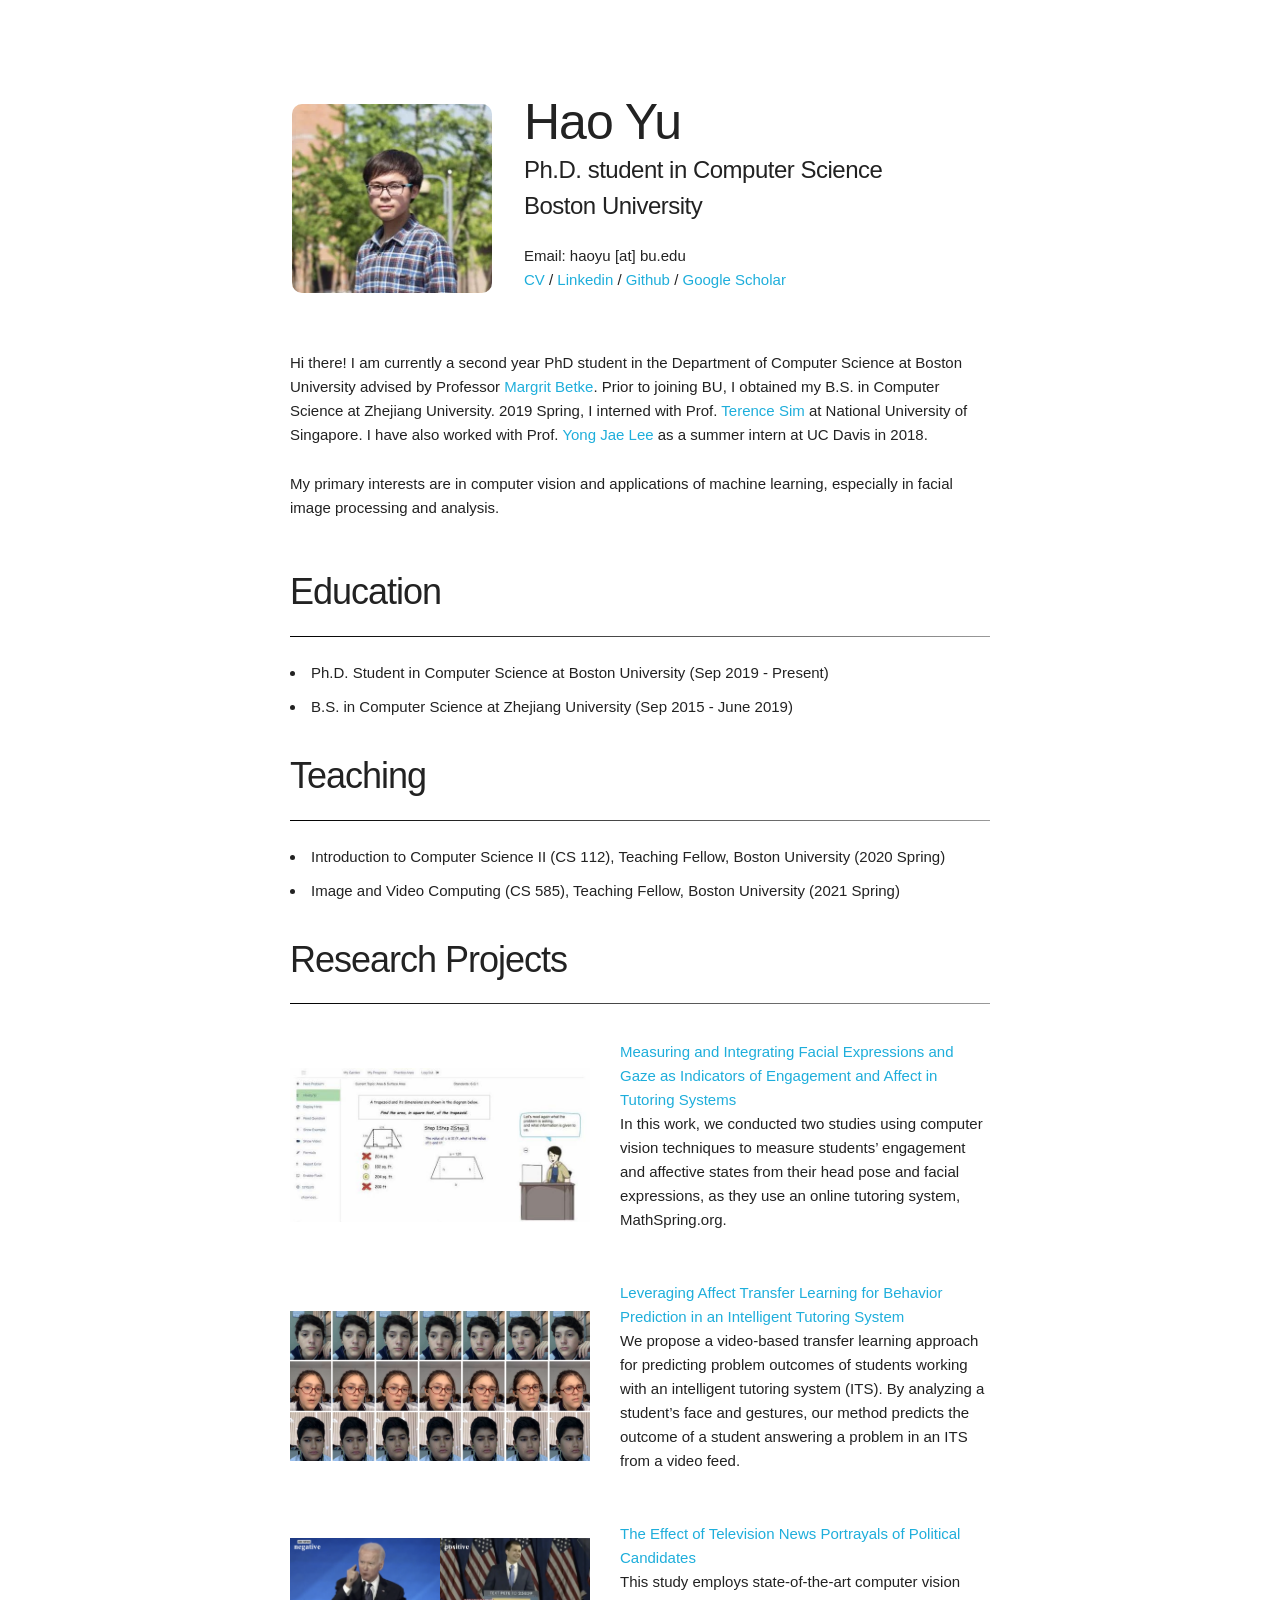
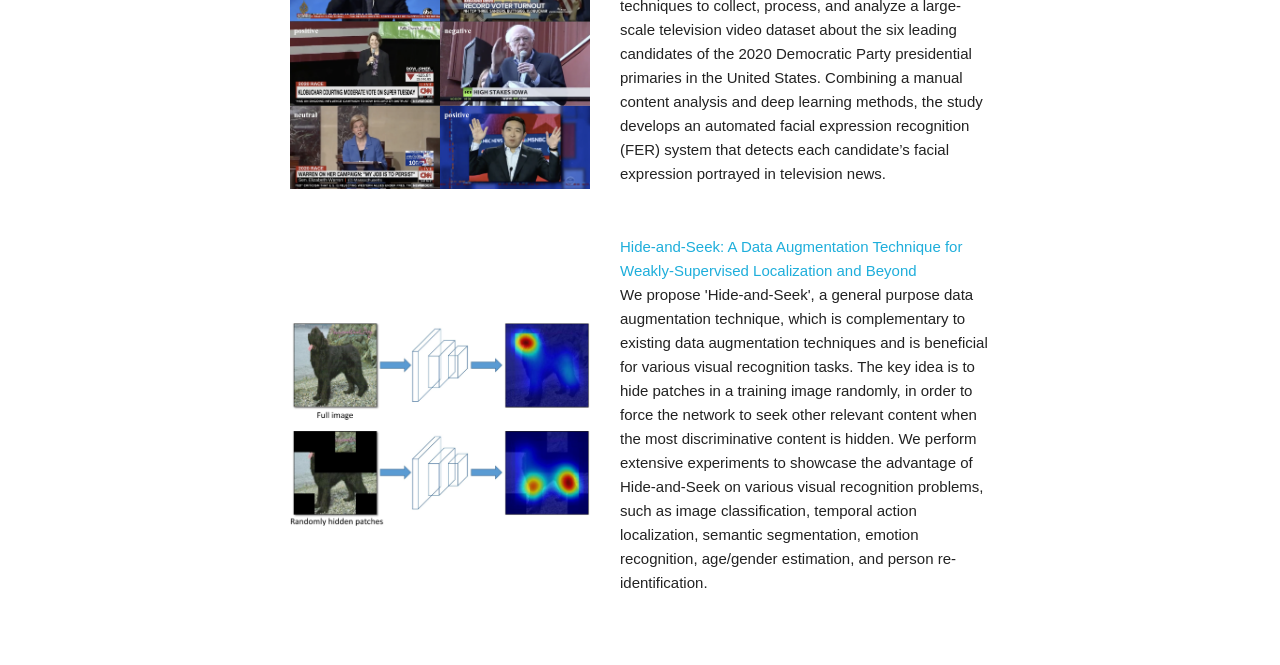
==== index.html @ 003c6b29 "update cv googles cholar" ====
<!DOCTYPE html>
<html lang="en"><head><meta http-equiv= "Content-Type" content="text/html; charset=UTF-8">
  <meta charset="utf-8">
  <title>Hao Yu</title>
  <link href="./templates/css" rel="stylesheet" type="text/css">
  <link rel="stylesheet" href="./templates/normalize.css">
  <link rel="stylesheet" href="./templates/skeleton.css">
  <link rel="stylesheet" href="./templates/main.css">
  <style>
  #me { border : 0 solid black; border-radius : 10px; }
  .test::after {
      content: "";
      display: block;
      background: linear-gradient(to right, #000000, #999);
      width: 100%;
      height: 1px;
  }
  </style>
    <link rel="stylesheet" href="../../Desktop/fanyix.github.io-master/templates/main.css">
</head>
<body>
  <div class="container">
    <div class="row">
      <div class="column" style="margin-top: 10%">

        <table>
		<tr>
				<td width="25%">
						<div class="two" id = 'ccc_image'><img src='./me.jpg' width=200px id = 'me'></div>
						</td>
		<td width="75%">
		<h1 style="margin-bottom:0">Hao Yu</h1>
		<h5>Ph.D. student in Computer Science<br>Boston University<br></h5>
    <h6>
      Email: haoyu [at] bu.edu<br>
       <a href="./cv.pdf">CV</a> 
      / <a href="https://www.linkedin.com/in/hao-yu-a1a319191/">Linkedin</a> / <a href="https://github.com/haopyu">Github</a> 
      / <a href="https://scholar.google.com/citations?user=6dDUJ9MAAAAJ&hl=en">Google Scholar</a></h6>
		</td>

        </tr>
        </table>


        <p>
          Hi there! I am currently a second year PhD student in the Department of Computer Science at Boston University advised by Professor <a href="http://www.cs.bu.edu/~betke/">Margrit Betke</a>.</h2>
		  Prior to joining BU, I obtained my B.S. in Computer Science at Zhejiang University. 2019 Spring, I interned with Prof. <a href="https://tsim49.wixsite.com/terencesim">Terence Sim</a> at National University of Singapore. I have also worked with Prof. <a href="https://web.cs.ucdavis.edu/~yjlee/">Yong Jae Lee</a> as a summer intern at UC Davis in 2018.
        </p>
          <p>
		  My primary interests are in computer vision and applications of machine learning, especially in facial image processing and analysis.
          <br><br>
        </p>

          <div class="test">
              <h3>Education</h3>
          </div>

            <br>
          <li>Ph.D. Student in Computer Science at Boston University (Sep 2019 - Present)</li>

          <li>B.S. in Computer Science at Zhejiang University (Sep 2015 - June 2019) </li>

            <br>

            <div class="test">      
                  <h3>Teaching</h3>
              </div>
    
                <br>
              <li>Introduction to Computer Science II (CS 112), Teaching Fellow, Boston University (2020 Spring)</li>
              <li>Image and Video Computing (CS 585), Teaching Fellow, Boston University (2021 Spring)</li>
              
                <br>

          <div class="test">
              <h3>Research Projects</h3>
          </div>
          <br>
          <table width="100%" align="center" border="0" cellspacing="0" cellpadding="20">
            <tr>
                  <td width="25%">
                      <div class="two" id = 'ccc_image'><img src='./fig/MSdesktop.jpg' width=300px></div>
                  </td>
                  <td valign="top" width="75%">
                      <p><a>
                          <papertitle>Measuring and Integrating Facial Expressions and Gaze as Indicators of Engagement and Affect in Tutoring Systems</papertitle></a><br>
                           In this work, we conducted two studies using computer vision techniques to measure students’ engagement and affective states from their head pose
                              and facial expressions, as they use an online tutoring system, MathSpring.org. 
                  </td>
              </tr>
              <tr>
                <td width="25%">
                    <div class="two" id = 'ccc_image'><img src='./fig/children-facecrops.png' width=300px></div>
                </td>
                <td valign="top" width="75%">
                    <p><a>
                        <papertitle>Leveraging Affect Transfer Learning for Behavior Prediction in an
                          Intelligent Tutoring System</papertitle></a><br>
                        We propose a video-based transfer 
                        learning approach for predicting problem outcomes of students
                        working with an intelligent tutoring system (ITS). By analyzing
                        a student’s face and gestures, our method predicts the outcome
                        of a student answering a problem in an ITS from a video feed. 
                </td>
            </tr>
              <tr>
                  <td width="25%">
                      <div class="two" id = 'ccc_image'><img src='./fig/candidate.png' width=300px></div>
                  </td>
                  <td valign="top" width="75%">
                      <p><a>
                          <papertitle>The Effect of Television News Portrayals of Political Candidates</papertitle></a><br>
                          <!-- <em></em>, 2021 <br> -->
                           This study employs state-of-the-art computer vision techniques to collect, process, and analyze a large-scale television video dataset about the six leading candidates of the 2020 Democratic Party presidential primaries in the United States. 
                            Combining a manual content analysis and deep learning methods, the study develops an automated facial expression recognition (FER) system that detects each candidate’s facial expression portrayed in television news.  
                  </td>
              </tr>
              <tr>
                  <td width="25%">
                      <div class="two" id = 'ccc_image'><img src='./fig/HaS.jpg' width=300px></div>
                  </td>
                  <td valign="top" width="75%">
                      <p><a href="https://arxiv.org/abs/1811.02545">
                          <papertitle>Hide-and-Seek: A Data Augmentation Technique for Weakly-Supervised Localization and Beyond</papertitle></a><br>
                          We propose 'Hide-and-Seek', a general purpose data augmentation technique, which is complementary to existing data augmentation techniques and is beneficial for various visual recognition tasks. 
                          The key idea is to hide patches in a training image randomly, in order to force the network to seek other relevant content when the most discriminative content is hidden.  
                          We perform extensive experiments to showcase the advantage of Hide-and-Seek on various visual recognition problems, such as image classification, temporal action localization, semantic segmentation, emotion recognition, age/gender estimation, and person re-identification.
                  </td>
              </tr>
          </table>
      </div>
    </div>
  </div>

</body></html>
---- templates/skeleton.css ----
/*
* Skeleton V2.0.4
* Copyright 2014, Dave Gamache
* www.getskeleton.com
* Free to use under the MIT license.
* http://www.opensource.org/licenses/mit-license.php
* 12/29/2014
*/


/* Table of contents
––––––––––––––––––––––––––––––––––––––––––––––––––
- Grid
- Base Styles
- Typography
- Links
- Buttons
- Forms
- Lists
- Code
- Tables
- Spacing
- Utilities
- Clearing
- Media Queries
*/


/* Grid
–––––––––––––––––––––––––––––––––––––––––––––––––– */
.container {
  position: relative;
  width: 100%;
  max-width: 960px;
  margin: 0 auto;
  padding: 0 20px;
  box-sizing: border-box; }
.column,
.columns {
  width: 100%;
  float: left;
  box-sizing: border-box; }

/* For devices larger than 400px */
@media (min-width: 400px) {
  .container {
    width: 85%;
    padding: 0; }
}

/* For devices larger than 550px */
@media (min-width: 550px) {
  .container {
    width: 80%; }
  .column,
  .columns {
    margin-left: 4%; }
  .column:first-child,
  .columns:first-child {
    margin-left: 0; }

  .one.column,
  .one.columns                    { width: 4.66666666667%; }
  .two.columns                    { width: 13.3333333333%; }
  .three.columns                  { width: 22%;            }
  .four.columns                   { width: 30.6666666667%; }
  .five.columns                   { width: 39.3333333333%; }
  .six.columns                    { width: 48%;            }
  .seven.columns                  { width: 56.6666666667%; }
  .eight.columns                  { width: 65.3333333333%; }
  .nine.columns                   { width: 74.0%;          }
  .ten.columns                    { width: 82.6666666667%; }
  .eleven.columns                 { width: 91.3333333333%; }
  .twelve.columns                 { width: 100%; margin-left: 0; }

  .one-third.column               { width: 30.6666666667%; }
  .two-thirds.column              { width: 65.3333333333%; }

  .one-half.column                { width: 48%; }

  /* Offsets */
  .offset-by-one.column,
  .offset-by-one.columns          { margin-left: 8.66666666667%; }
  .offset-by-two.column,
  .offset-by-two.columns          { margin-left: 17.3333333333%; }
  .offset-by-three.column,
  .offset-by-three.columns        { margin-left: 26%;            }
  .offset-by-four.column,
  .offset-by-four.columns         { margin-left: 34.6666666667%; }
  .offset-by-five.column,
  .offset-by-five.columns         { margin-left: 43.3333333333%; }
  .offset-by-six.column,
  .offset-by-six.columns          { margin-left: 52%;            }
  .offset-by-seven.column,
  .offset-by-seven.columns        { margin-left: 60.6666666667%; }
  .offset-by-eight.column,
  .offset-by-eight.columns        { margin-left: 69.3333333333%; }
  .offset-by-nine.column,
  .offset-by-nine.columns         { margin-left: 78.0%;          }
  .offset-by-ten.column,
  .offset-by-ten.columns          { margin-left: 86.6666666667%; }
  .offset-by-eleven.column,
  .offset-by-eleven.columns       { margin-left: 95.3333333333%; }

  .offset-by-one-third.column,
  .offset-by-one-third.columns    { margin-left: 34.6666666667%; }
  .offset-by-two-thirds.column,
  .offset-by-two-thirds.columns   { margin-left: 69.3333333333%; }

  .offset-by-one-half.column,
  .offset-by-one-half.columns     { margin-left: 52%; }

}


/* Base Styles
–––––––––––––––––––––––––––––––––––––––––––––––––– */
/* NOTE
html is set to 62.5% so that all the REM measurements throughout Skeleton
are based on 10px sizing. So basically 1.5rem = 15px :) */
html {
  font-size: 62.5%; }
body {
  font-size: 1.5em; /* currently ems cause chrome bug misinterpreting rems on body element */
  line-height: 1.6;
  font-weight: 400;
  font-family: "Lato", "Raleway", "HelveticaNeue", "Helvetica Neue", Helvetica, Arial, sans-serif;
  color: #222; }





/* Typography
–––––––––––––––––––––––––––––––––––––––––––––––––– */
h1, h2, h3, h4, h5, h6 {
  margin-top: 0;
  margin-bottom: 2rem;
  font-weight: 300; }
h1 { font-size: 4.0rem; line-height: 1.2;  letter-spacing: -.1rem;}
h2 { font-size: 3.6rem; line-height: 1.25; letter-spacing: -.1rem; }
h3 { font-size: 3.0rem; line-height: 1.3;  letter-spacing: -.1rem; }
h4 { font-size: 2.4rem; line-height: 1.35; letter-spacing: -.08rem; }
h5 { font-size: 1.8rem; line-height: 1.5;  letter-spacing: -.05rem; }
h6 { font-size: 1.5rem; line-height: 1.6;  letter-spacing: 0; }

/* Larger than phablet */
@media (min-width: 550px) {
  h1 { font-size: 5.0rem; }
  h2 { font-size: 4.2rem; }
  h3 { font-size: 3.6rem; }
  h4 { font-size: 3.0rem; }
  h5 { font-size: 2.4rem; }
  h6 { font-size: 1.5rem; }
}

p {
  margin-top: 0; }


/* Links
–––––––––––––––––––––––––––––––––––––––––––––––––– */
a {
  color: #1EAEDB; text-decoration: none;}
a:hover {
  color: #0FA0CE; }


/* Buttons
–––––––––––––––––––––––––––––––––––––––––––––––––– */
.button,
button,
input[type="submit"],
input[type="reset"],
input[type="button"] {
  display: inline-block;
  height: 38px;
  padding: 0 30px;
  color: #555;
  text-align: center;
  font-size: 11px;
  font-weight: 600;
  line-height: 38px;
  letter-spacing: .1rem;
  text-transform: uppercase;
  text-decoration: none;
  white-space: nowrap;
  background-color: transparent;
  border-radius: 4px;
  border: 1px solid #bbb;
  cursor: pointer;
  box-sizing: border-box; }
.button:hover,
button:hover,
input[type="submit"]:hover,
input[type="reset"]:hover,
input[type="button"]:hover,
.button:focus,
button:focus,
input[type="submit"]:focus,
input[type="reset"]:focus,
input[type="button"]:focus {
  color: #333;
  border-color: #888;
  outline: 0; }
.button.button-primary,
button.button-primary,
input[type="submit"].button-primary,
input[type="reset"].button-primary,
input[type="button"].button-primary {
  color: #FFF;
  background-color: #33C3F0;
  border-color: #33C3F0; }
.button.button-primary:hover,
button.button-primary:hover,
input[type="submit"].button-primary:hover,
input[type="reset"].button-primary:hover,
input[type="button"].button-primary:hover,
.button.button-primary:focus,
button.button-primary:focus,
input[type="submit"].button-primary:focus,
input[type="reset"].button-primary:focus,
input[type="button"].button-primary:focus {
  color: #FFF;
  background-color: #1EAEDB;
  border-color: #1EAEDB; }


/* Forms
–––––––––––––––––––––––––––––––––––––––––––––––––– */
input[type="email"],
input[type="number"],
input[type="search"],
input[type="text"],
input[type="tel"],
input[type="url"],
input[type="password"],
textarea,
select {
  height: 38px;
  padding: 6px 10px; /* The 6px vertically centers text on FF, ignored by Webkit */
  background-color: #fff;
  border: 1px solid #D1D1D1;
  border-radius: 4px;
  box-shadow: none;
  box-sizing: border-box; }
/* Removes awkward default styles on some inputs for iOS */
input[type="email"],
input[type="number"],
input[type="search"],
input[type="text"],
input[type="tel"],
input[type="url"],
input[type="password"],
textarea {
  -webkit-appearance: none;
     -moz-appearance: none;
          appearance: none; }
textarea {
  min-height: 65px;
  padding-top: 6px;
  padding-bottom: 6px; }
input[type="email"]:focus,
input[type="number"]:focus,
input[type="search"]:focus,
input[type="text"]:focus,
input[type="tel"]:focus,
input[type="url"]:focus,
input[type="password"]:focus,
textarea:focus,
select:focus {
  border: 1px solid #33C3F0;
  outline: 0; }
label,
legend {
  display: block;
  margin-bottom: .5rem;
  font-weight: 600; }
fieldset {
  padding: 0;
  border-width: 0; }
input[type="checkbox"],
input[type="radio"] {
  display: inline; }
label > .label-body {
  display: inline-block;
  margin-left: .5rem;
  font-weight: normal; }


/* Lists
–––––––––––––––––––––––––––––––––––––––––––––––––– */
ul {
  list-style: circle inside; }
ol {
  list-style: decimal inside; }
ol, ul {
  padding-left: 0;
  margin-top: 0; }
ul ul,
ul ol,
ol ol,
ol ul {
  margin: 1.5rem 0 1.5rem 3rem;
  font-size: 90%; }
li {
  margin-bottom: 1rem; }


/* Code
–––––––––––––––––––––––––––––––––––––––––––––––––– */
code {
  padding: .2rem .5rem;
  margin: 0 .2rem;
  font-size: 90%;
  white-space: nowrap;
  background: #F1F1F1;
  border: 1px solid #E1E1E1;
  border-radius: 4px; }
pre > code {
  display: block;
  padding: 1rem 1.5rem;
  white-space: pre; }


/* Tables
–––––––––––––––––––––––––––––––––––––––––––––––––– */
th,
td {
  padding: 12px 15px;
  text-align: left;
  border-bottom: 0px solid #E1E1E1; }
th:first-child,
td:first-child {
  padding-left: 0; }
th:last-child,
td:last-child {
  padding-right: 0; }


/* Spacing
–––––––––––––––––––––––––––––––––––––––––––––––––– */
button,
.button {
  margin-bottom: 1rem; }
input,
textarea,
select,
fieldset {
  margin-bottom: 1.5rem; }
pre,
blockquote,
dl,
figure,
table,
p,
ul,
ol,
form {
  margin-bottom: 2.5rem; }


/* Utilities
–––––––––––––––––––––––––––––––––––––––––––––––––– */
.u-full-width {
  width: 100%;
  box-sizing: border-box; }
.u-max-full-width {
  max-width: 100%;
  box-sizing: border-box; }
.u-pull-right {
  float: right; }
.u-pull-left {
  float: left; }


/* Misc
–––––––––––––––––––––––––––––––––––––––––––––––––– */
hr {
  margin-top: 3rem;
  margin-bottom: 3.5rem;
  border-width: 0;
  border-top: 1px solid #E1E1E1; }


/* Clearing
–––––––––––––––––––––––––––––––––––––––––––––––––– */

/* Self Clearing Goodness */
.container:after,
.row:after,
.u-cf {
  content: "";
  display: table;
  clear: both; }


/* Media Queries
–––––––––––––––––––––––––––––––––––––––––––––––––– */
/*
Note: The best way to structure the use of media queries is to create the queries
near the relevant code. For example, if you wanted to change the styles for buttons
on small devices, paste the mobile query code up in the buttons section and style it
there.
*/


/* Larger than mobile */
@media (min-width: 400px) {}

/* Larger than phablet (also point when grid becomes active) */
@media (min-width: 550px) {}

/* Larger than tablet */
@media (min-width: 750px) {}

/* Larger than desktop */
@media (min-width: 1000px) {}

/* Larger than Desktop HD */
@media (min-width: 1200px) {}
---- templates/main.css ----
body {
    /*font-family: "Source Sans Pro", sans-serif;*/
    font-family: "Lato", sans-serif;
}

h1, h2, h3, h4, h5 {
    /*font-family: "Source Serif Pro", serif;*/
    font-family: "Lato", sans-serif;
}

/*a[href^="mailto:"]
{ 
  font-family: "Lato";
  color: red;
  font-size: 11px;
}*/

div.container {
    max-width: 700px;
}

<link href='http://fonts.googleapis.com/css?family=Source+Sans+Pro:400,700,400italic|Source+Serif+Pro' rel='stylesheet' type='text/css'>
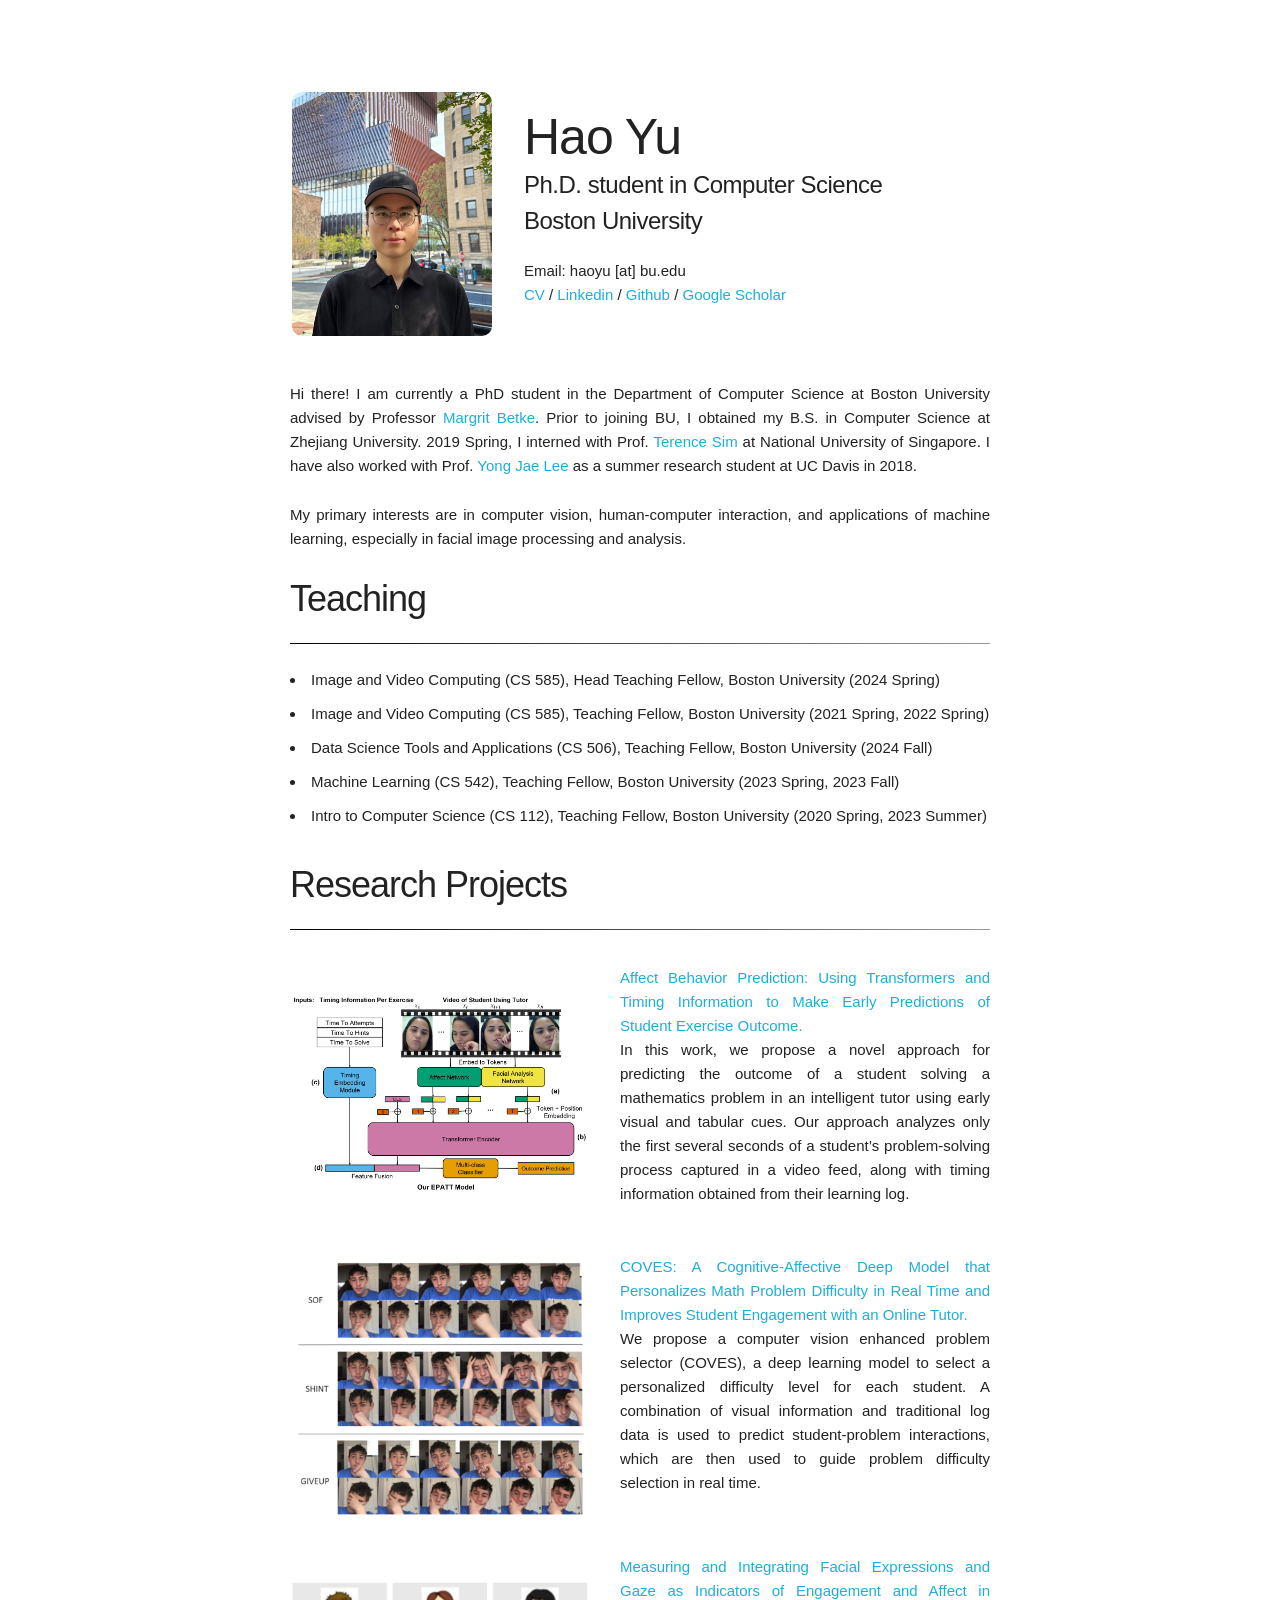
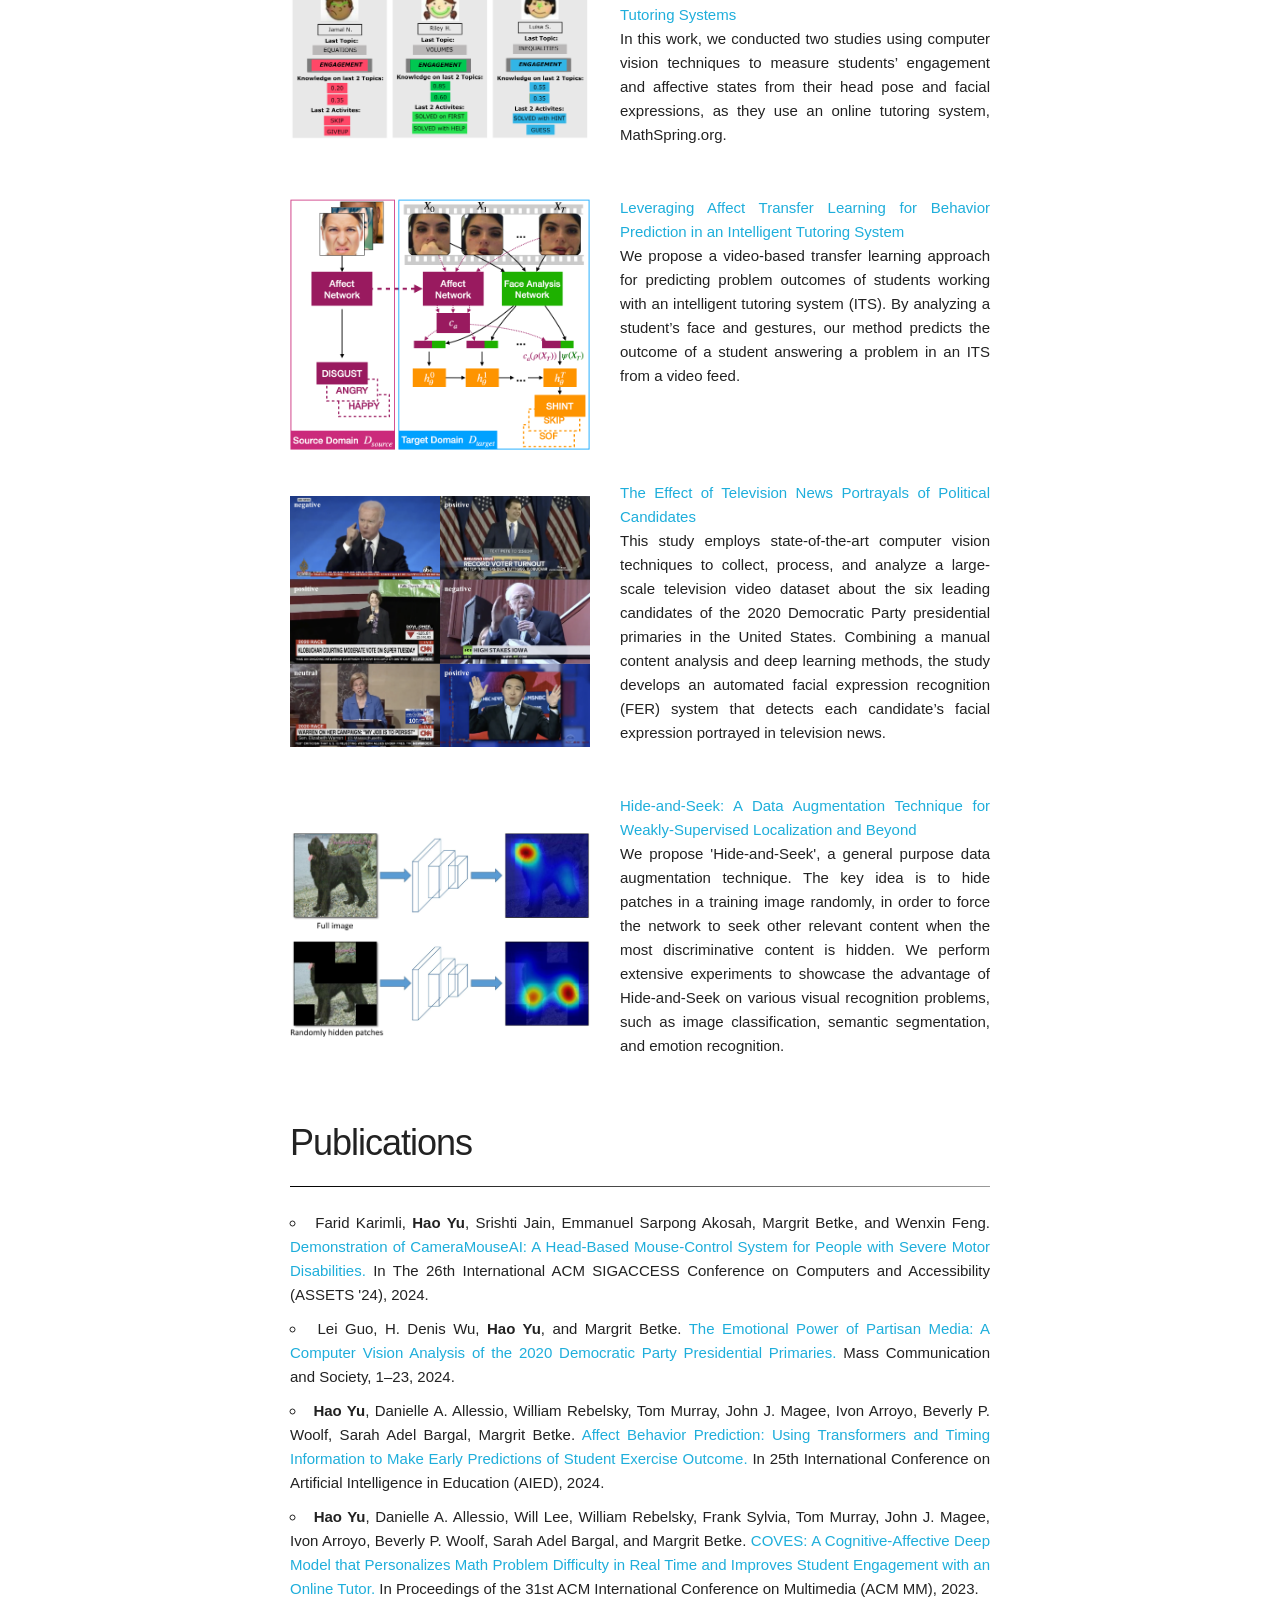
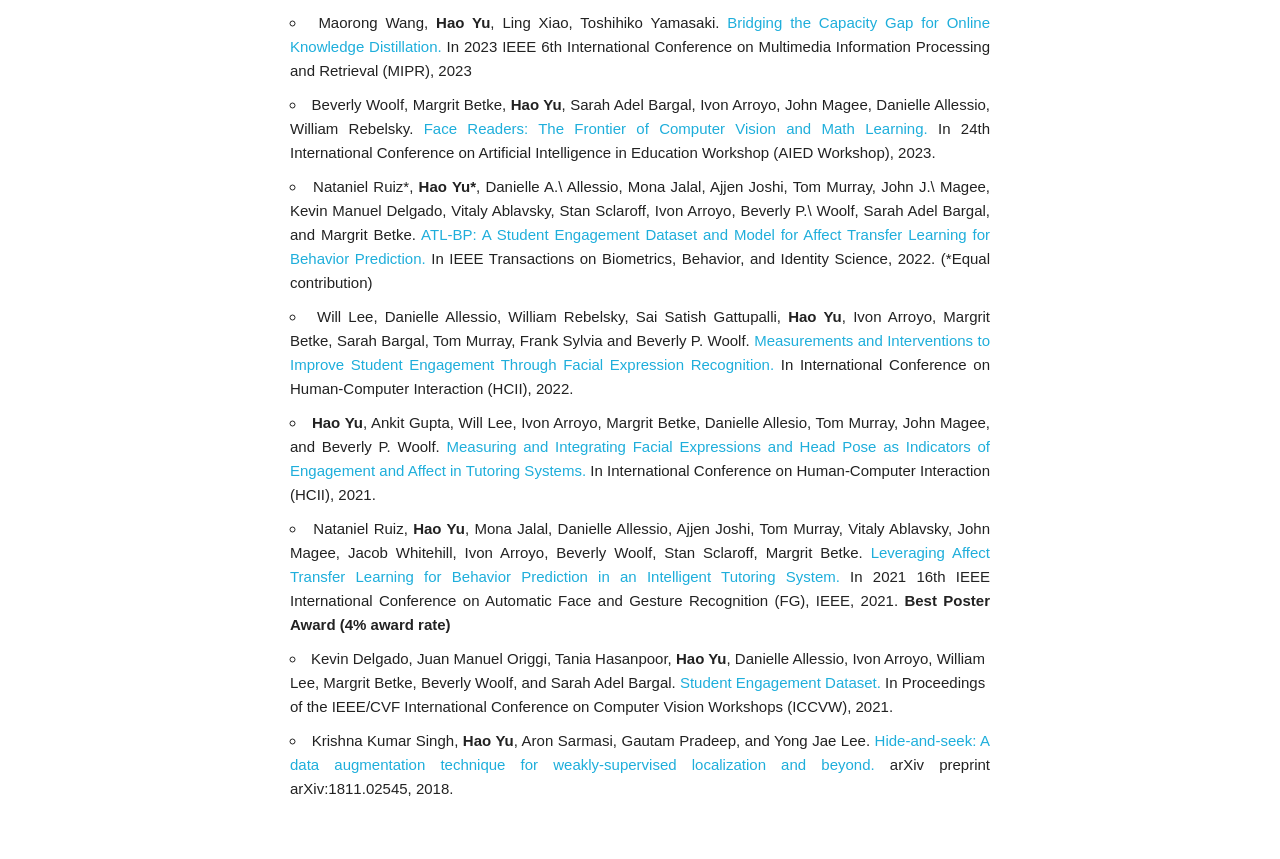
==== commit 2869c51c: "commit" ====
--- a/index.html
+++ b/index.html
@@ -16,7 +16,7 @@
       height: 1px;
   }
   </style>
-    <link rel="stylesheet" href="../../Desktop/fanyix.github.io-master/templates/main.css">
+    <link rel="stylesheet" href="templates/main.css">
 </head>
 <body>
   <div class="container">
@@ -26,7 +26,7 @@
         <table>
 		<tr>
 				<td width="25%">
-						<div class="two" id = 'ccc_image'><img src='./me.jpg' width=200px id = 'me'></div>
+						<div class="two" id = 'ccc_image'><img src='./portrait.jpg' width=200px id = 'me'></div>
 						</td>
 		<td width="75%">
 		<h1 style="margin-bottom:0">Hao Yu</h1>
@@ -34,7 +34,7 @@
     <h6>
       Email: haoyu [at] bu.edu<br>
        <a href="./cv.pdf">CV</a> 
-      / <a href="https://www.linkedin.com/in/hao-yu-a1a319191/">Linkedin</a> / <a href="https://github.com/haopyu">Github</a> 
+      / <a href="https://www.linkedin.com/in/hao-yu-a1a319191/">Linkedin</a> / <a href="https://github.com/haoyu-bu">Github</a> 
       / <a href="https://scholar.google.com/citations?user=6dDUJ9MAAAAJ&hl=en">Google Scholar</a></h6>
 		</td>
 
@@ -42,15 +42,16 @@
         </table>
 
 
-        <p>
-          Hi there! I am currently a second year PhD student in the Department of Computer Science at Boston University advised by Professor <a href="http://www.cs.bu.edu/~betke/">Margrit Betke</a>.</h2>
-		  Prior to joining BU, I obtained my B.S. in Computer Science at Zhejiang University. 2019 Spring, I interned with Prof. <a href="https://tsim49.wixsite.com/terencesim">Terence Sim</a> at National University of Singapore. I have also worked with Prof. <a href="https://web.cs.ucdavis.edu/~yjlee/">Yong Jae Lee</a> as a summer intern at UC Davis in 2018.
+        <p style="text-align:justify">
+          Hi there! I am currently a PhD student in the Department of Computer Science at Boston University advised by Professor <a href="http://www.cs.bu.edu/faculty/betke/">Margrit Betke</a>.</h2>
+		  Prior to joining BU, I obtained my B.S. in Computer Science at Zhejiang University. 2019 Spring, I interned with Prof. <a href="https://tsim49.wixsite.com/terencesim">Terence Sim</a> at National University of Singapore. I have also worked with Prof. <a href="https://web.cs.ucdavis.edu/~yjlee/">Yong Jae Lee</a> as a summer research student at UC Davis in 2018.
         </p>
-          <p>
-		  My primary interests are in computer vision and applications of machine learning, especially in facial image processing and analysis.
-          <br><br>
+          <p  style="text-align:justify">
+		  My primary interests are in computer vision, human-computer interaction, and applications of machine learning, especially in facial image processing and analysis.
         </p>
-
+	</p>
+
+<!--
           <div class="test">
               <h3>Education</h3>
           </div>
@@ -61,14 +62,17 @@
           <li>B.S. in Computer Science at Zhejiang University (Sep 2015 - June 2019) </li>
 
             <br>
-
+-->
             <div class="test">      
                   <h3>Teaching</h3>
               </div>
     
                 <br>
-              <li>Introduction to Computer Science II (CS 112), Teaching Fellow, Boston University (2020 Spring)</li>
-              <li>Image and Video Computing (CS 585), Teaching Fellow, Boston University (2021 Spring)</li>
+              <li>Image and Video Computing (CS 585), Head Teaching Fellow, Boston University (2024 Spring)</li>
+              <li>Image and Video Computing (CS 585), Teaching Fellow, Boston University (2021 Spring, 2022 Spring)</li>
+	      <li>Data Science Tools and Applications (CS 506), Teaching Fellow, Boston University (2024 Fall)</li>
+              <li>Machine Learning (CS 542), Teaching Fellow, Boston University (2023 Spring, 2023 Fall)</li>
+              <li>Intro to Computer Science (CS 112), Teaching Fellow, Boston University (2020 Spring, 2023 Summer)</li>
               
                 <br>
 
@@ -77,12 +81,33 @@
           </div>
           <br>
           <table width="100%" align="center" border="0" cellspacing="0" cellpadding="20">
+             <tr>
+                  <td width="25%">
+                      <div class="two" id = 'ccc_image'><img src='./fig/epatt.png' width=300px></div>
+                  </td>
+                  <td valign="top" width="75%">
+                      <p  style="text-align:justify"> <a href="https://link.springer.com/chapter/10.1007/978-3-031-64299-9_14">
+                          <papertitle>Affect Behavior Prediction: Using Transformers and Timing Information to Make Early Predictions of Student Exercise Outcome.</papertitle></a><br>
+		  In this work, we propose a novel approach for predicting the outcome of a student solving a mathematics problem in an intelligent tutor using early visual and tabular cues. Our approach analyzes only the first several seconds of a student’s problem-solving process captured in a video feed, along with timing information obtained from their learning log. 
+		  </td>
+              </tr>
+             <tr>
+                  <td width="25%">
+                      <div class="two" id = 'ccc_image'><img src='./fig/coves0.png' width=300px></div>
+                  </td>
+                  <td valign="top" width="75%">
+                      <p  style="text-align:justify"> <a href="https://cs-people.bu.edu/haoyu/projects/COVES/">
+                          <papertitle>COVES: A Cognitive-Affective Deep Model that Personalizes Math Problem Difficulty in Real Time and Improves Student
+Engagement with an Online Tutor.</papertitle></a><br>
+			   We propose a computer vision enhanced problem selector (COVES), a deep learning model to select a personalized difficulty level for each student. A combination of visual information and traditional log data is used to predict student-problem interactions, which are then used to guide problem difficulty selection in real time.
+                  </td>
+              </tr>
             <tr>
                   <td width="25%">
-                      <div class="two" id = 'ccc_image'><img src='./fig/MSdesktop.jpg' width=300px></div>
-                  </td>
-                  <td valign="top" width="75%">
-                      <p><a>
+                      <div class="two" id = 'ccc_image'><img src='./fig/gaze.png' width=300px></div>
+                  </td>
+                  <td valign="top" width="75%">
+                      <p style="text-align:justify"> <a href="https://dl.acm.org/doi/abs/10.1007/978-3-030-77873-6_16">
                           <papertitle>Measuring and Integrating Facial Expressions and Gaze as Indicators of Engagement and Affect in Tutoring Systems</papertitle></a><br>
                            In this work, we conducted two studies using computer vision techniques to measure students’ engagement and affective states from their head pose
                               and facial expressions, as they use an online tutoring system, MathSpring.org. 
@@ -90,10 +115,10 @@
               </tr>
               <tr>
                 <td width="25%">
-                    <div class="two" id = 'ccc_image'><img src='./fig/children-facecrops.png' width=300px></div>
+                    <div class="two" id = 'ccc_image'><img src='./fig/grit.png' width=300px></div>
                 </td>
                 <td valign="top" width="75%">
-                    <p><a>
+                    <p style="text-align:justify"><a href="https://ieeexplore.ieee.org/abstract/document/9906410">
                         <papertitle>Leveraging Affect Transfer Learning for Behavior Prediction in an
                           Intelligent Tutoring System</papertitle></a><br>
                         We propose a video-based transfer 
@@ -108,7 +133,7 @@
                       <div class="two" id = 'ccc_image'><img src='./fig/candidate.png' width=300px></div>
                   </td>
                   <td valign="top" width="75%">
-                      <p><a>
+                      <p style="text-align:justify"><a>
                           <papertitle>The Effect of Television News Portrayals of Political Candidates</papertitle></a><br>
                           <!-- <em></em>, 2021 <br> -->
                            This study employs state-of-the-art computer vision techniques to collect, process, and analyze a large-scale television video dataset about the six leading candidates of the 2020 Democratic Party presidential primaries in the United States. 
@@ -120,16 +145,64 @@
                       <div class="two" id = 'ccc_image'><img src='./fig/HaS.jpg' width=300px></div>
                   </td>
                   <td valign="top" width="75%">
-                      <p><a href="https://arxiv.org/abs/1811.02545">
+                      <p style="text-align:justify"><a href="https://arxiv.org/abs/1811.02545">
                           <papertitle>Hide-and-Seek: A Data Augmentation Technique for Weakly-Supervised Localization and Beyond</papertitle></a><br>
-                          We propose 'Hide-and-Seek', a general purpose data augmentation technique, which is complementary to existing data augmentation techniques and is beneficial for various visual recognition tasks. 
-                          The key idea is to hide patches in a training image randomly, in order to force the network to seek other relevant content when the most discriminative content is hidden.  
-                          We perform extensive experiments to showcase the advantage of Hide-and-Seek on various visual recognition problems, such as image classification, temporal action localization, semantic segmentation, emotion recognition, age/gender estimation, and person re-identification.
+                          We propose 'Hide-and-Seek', a general purpose data augmentation technique.
+                          The key idea is to hide patches in a training image randomly, in order to force the network to seek other relevant content when the most discriminative content is hidden.  We perform extensive experiments to showcase the advantage of Hide-and-Seek on various visual recognition problems, such as image classification, semantic segmentation, and emotion recognition.
                   </td>
               </tr>
           </table>
+
+
+
+          <div class="test">
+              <h3>Publications</h3>
+          </div>
+	  <br>
+          <table width="100%" align="center" border="0" cellspacing="0" cellpadding="20">
+          <tbody><tr>
+          <ul>
+	    <li style="text-align:justify">                                                                                                                                      Farid Karimli, <b>Hao Yu</b>, Srishti Jain, Emmanuel Sarpong Akosah, Margrit Betke, and Wenxin Feng. <a href="https://dl.acm.org/doi/10.1145/3663548.3688499"> Demonstration of CameraMouseAI: A Head-Based Mouse-Control System for People with Severe Motor Disabilities.</a> In The 26th International ACM SIGACCESS Conference on Computers and Accessibility (ASSETS '24), 2024.                      </li>
+	    <li style="text-align:justify">
+             Lei Guo, H. Denis Wu, <b>Hao Yu</b>, and Margrit Betke. <a href="https://www.tandfonline.com/doi/full/10.1080/15205436.2024.2370562"> The Emotional Power of Partisan Media: A Computer Vision Analysis of the 2020 Democratic Party Presidential Primaries.</a> Mass Communication and Society, 1–23, 2024.
+            </li>
+            <li style="text-align:justify">
+		    <b>Hao Yu</b>, Danielle A. Allessio, William Rebelsky, Tom Murray, John J. Magee, Ivon Arroyo, Beverly P. Woolf, Sarah Adel Bargal, Margrit Betke. <a href="https://link.springer.com/chapter/10.1007/978-3-031-64299-9_14"> Affect Behavior Prediction: Using Transformers and Timing Information to Make Early Predictions of Student Exercise Outcome.</a> In 25th International Conference on Artificial Intelligence in Education (AIED), 2024.
+            </li>
+             <li style="text-align:justify">
+		    <b>Hao Yu</b>, Danielle A. Allessio, Will Lee, William Rebelsky, Frank Sylvia, Tom Murray, John J. Magee, Ivon Arroyo, Beverly P. Woolf, Sarah Adel Bargal, and Margrit Betke. <a href="https://dl.acm.org/doi/10.1145/3581783.3613965"> COVES: A Cognitive-Affective Deep Model that Personalizes Math Problem Difficulty in Real Time and Improves Student Engagement with an Online Tutor. </a> In Proceedings of the 31st ACM International Conference on Multimedia (ACM MM), 2023. 
+	    </li>
+
+	    <li style="text-align:justify">
+		    Maorong Wang, <b>Hao Yu</b>, Ling Xiao, Toshihiko Yamasaki. <a href="https://ieeexplore.ieee.org/abstract/document/10254426?casa_token=MNhUEZytIXoAAAAA:a59zsM9Jwtec9hCgoVSAyNuAj9HehgQIcRn6C25g6w8mpVCppIj1VUhPWzi5Of_ic9cjCfU"> Bridging the Capacity Gap for Online Knowledge Distillation. </a> In 2023 IEEE 6th International Conference on Multimedia Information Processing and Retrieval (MIPR), 2023
+	    </li>
+
+	    <li style="text-align:justify"> Beverly Woolf, Margrit Betke, <b>Hao Yu</b>, Sarah Adel Bargal, Ivon Arroyo, John Magee, Danielle Allessio, William Rebelsky. <a href="https://ceur-ws.org/Vol-3491/paper3.pdf">Face Readers: The Frontier of Computer Vision and Math Learning.</a> In 24th International Conference on Artificial Intelligence in Education Workshop (AIED Workshop), 2023. 
+	    </li>
+	    
+	    <li style="text-align:justify"> Nataniel Ruiz*, <b>Hao Yu*</b>, Danielle A.\ Allessio, Mona Jalal, Ajjen Joshi, Tom Murray, John J.\ Magee, Kevin Manuel Delgado, Vitaly Ablavsky, Stan Sclaroff, Ivon Arroyo, Beverly P.\ Woolf, Sarah Adel Bargal, and Margrit Betke. <a href="https://ieeexplore.ieee.org/abstract/document/9906410">ATL-BP: A Student Engagement Dataset and Model for Affect Transfer Learning for Behavior Prediction.</a> In IEEE Transactions on Biometrics, Behavior, and Identity Science, 2022. (*Equal contribution) 
+	    </li>
+
+	    <li style="text-align:justify"> Will Lee, Danielle Allessio, William Rebelsky, Sai Satish Gattupalli, <b>Hao Yu</b>, Ivon Arroyo, Margrit Betke, Sarah Bargal, Tom Murray, Frank Sylvia and Beverly P. Woolf. <a href="https://link.springer.com/chapter/10.1007/978-3-031-05887-5_20">Measurements and Interventions to Improve Student Engagement Through Facial Expression Recognition.</a> In International Conference on Human-Computer Interaction (HCII), 2022.
+	    </li>
+	    
+	    <li style="text-align:justify">  <b>Hao Yu</b>, Ankit Gupta, Will Lee, Ivon Arroyo, Margrit Betke, Danielle Allesio, Tom Murray, John Magee, and Beverly P. Woolf. <a href="https://link.springer.com/chapter/10.1007/978-3-030-77873-6_16">Measuring and Integrating Facial Expressions and Head Pose as Indicators of Engagement and Affect in Tutoring Systems.</a> In International Conference on Human-Computer Interaction (HCII), 2021. 
+	    </li>
+	    
+	    <li  style="text-align:justify">Nataniel Ruiz, <b>Hao Yu</b>, Mona Jalal, Danielle Allessio, Ajjen Joshi, Tom Murray, Vitaly Ablavsky, John Magee, Jacob Whitehill, Ivon Arroyo, Beverly Woolf, Stan Sclaroff, Margrit Betke. <a href="https://arxiv.org/abs/2002.05242">Leveraging Affect Transfer Learning for Behavior Prediction in an Intelligent Tutoring System.</a> In 2021 16th IEEE International Conference on Automatic Face and Gesture Recognition (FG), IEEE, 2021. <b>Best Poster Award (4% award rate)</b>
+	    </li>
+
+	    <li>Kevin Delgado, Juan Manuel Origgi, Tania Hasanpoor, <b>Hao Yu</b>, Danielle Allessio, Ivon Arroyo, William Lee, Margrit Betke, Beverly Woolf, and Sarah Adel Bargal. <a href="https://openaccess.thecvf.com/content/ICCV2021W/ABAW/html/Delgado_Student_Engagement_Dataset_ICCVW_2021_paper.html">Student Engagement Dataset.</a> In Proceedings of the IEEE/CVF International Conference on Computer Vision Workshops (ICCVW), 2021. 
+	    </li>
+	    
+	    <li  style="text-align:justify"> Krishna Kumar Singh,  <b>Hao Yu</b>, Aron Sarmasi, Gautam Pradeep, and Yong Jae Lee. <a href="https://arxiv.org/abs/1811.02545">Hide-and-seek: A data augmentation technique for weakly-supervised localization and beyond.</a> arXiv preprint arXiv:1811.02545, 2018.
+        </ul>
+      </tr></tbody>
+    </table>
+
       </div>
     </div>
   </div>
 
+
 </body></html>
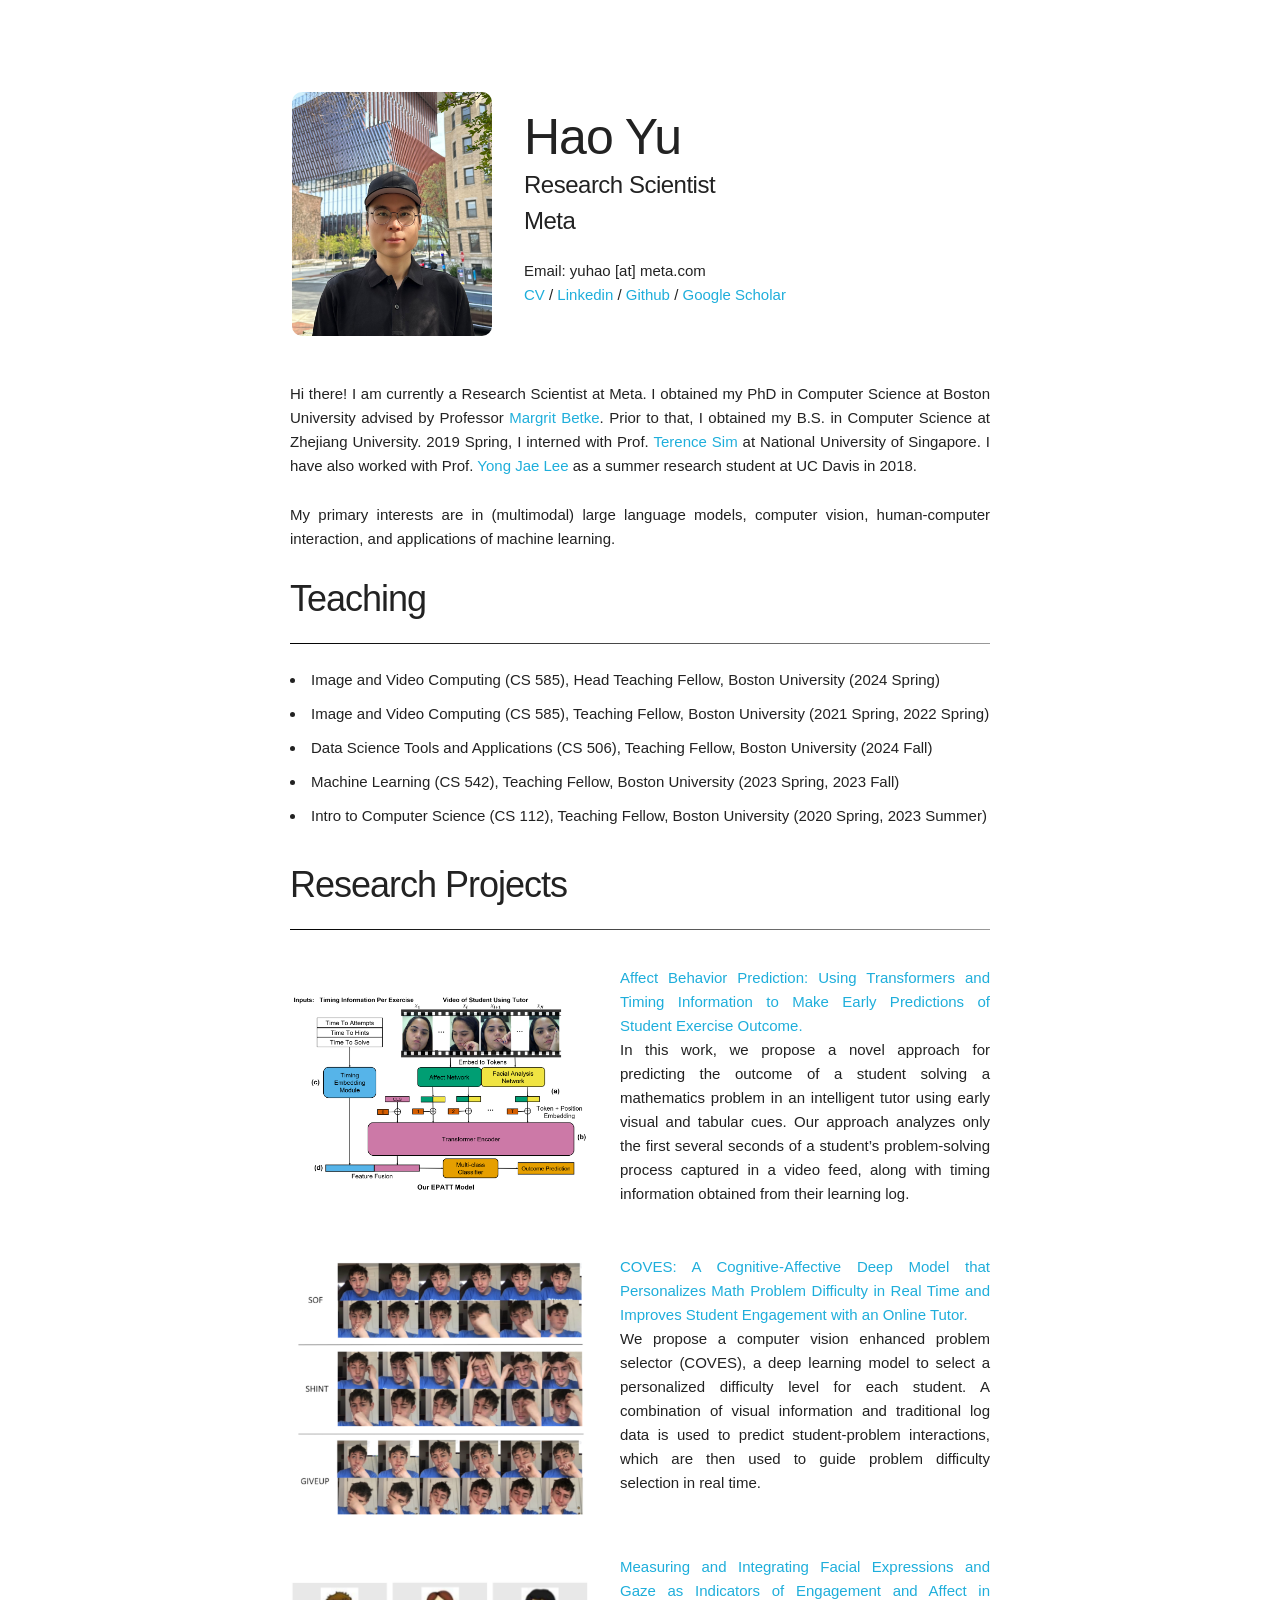
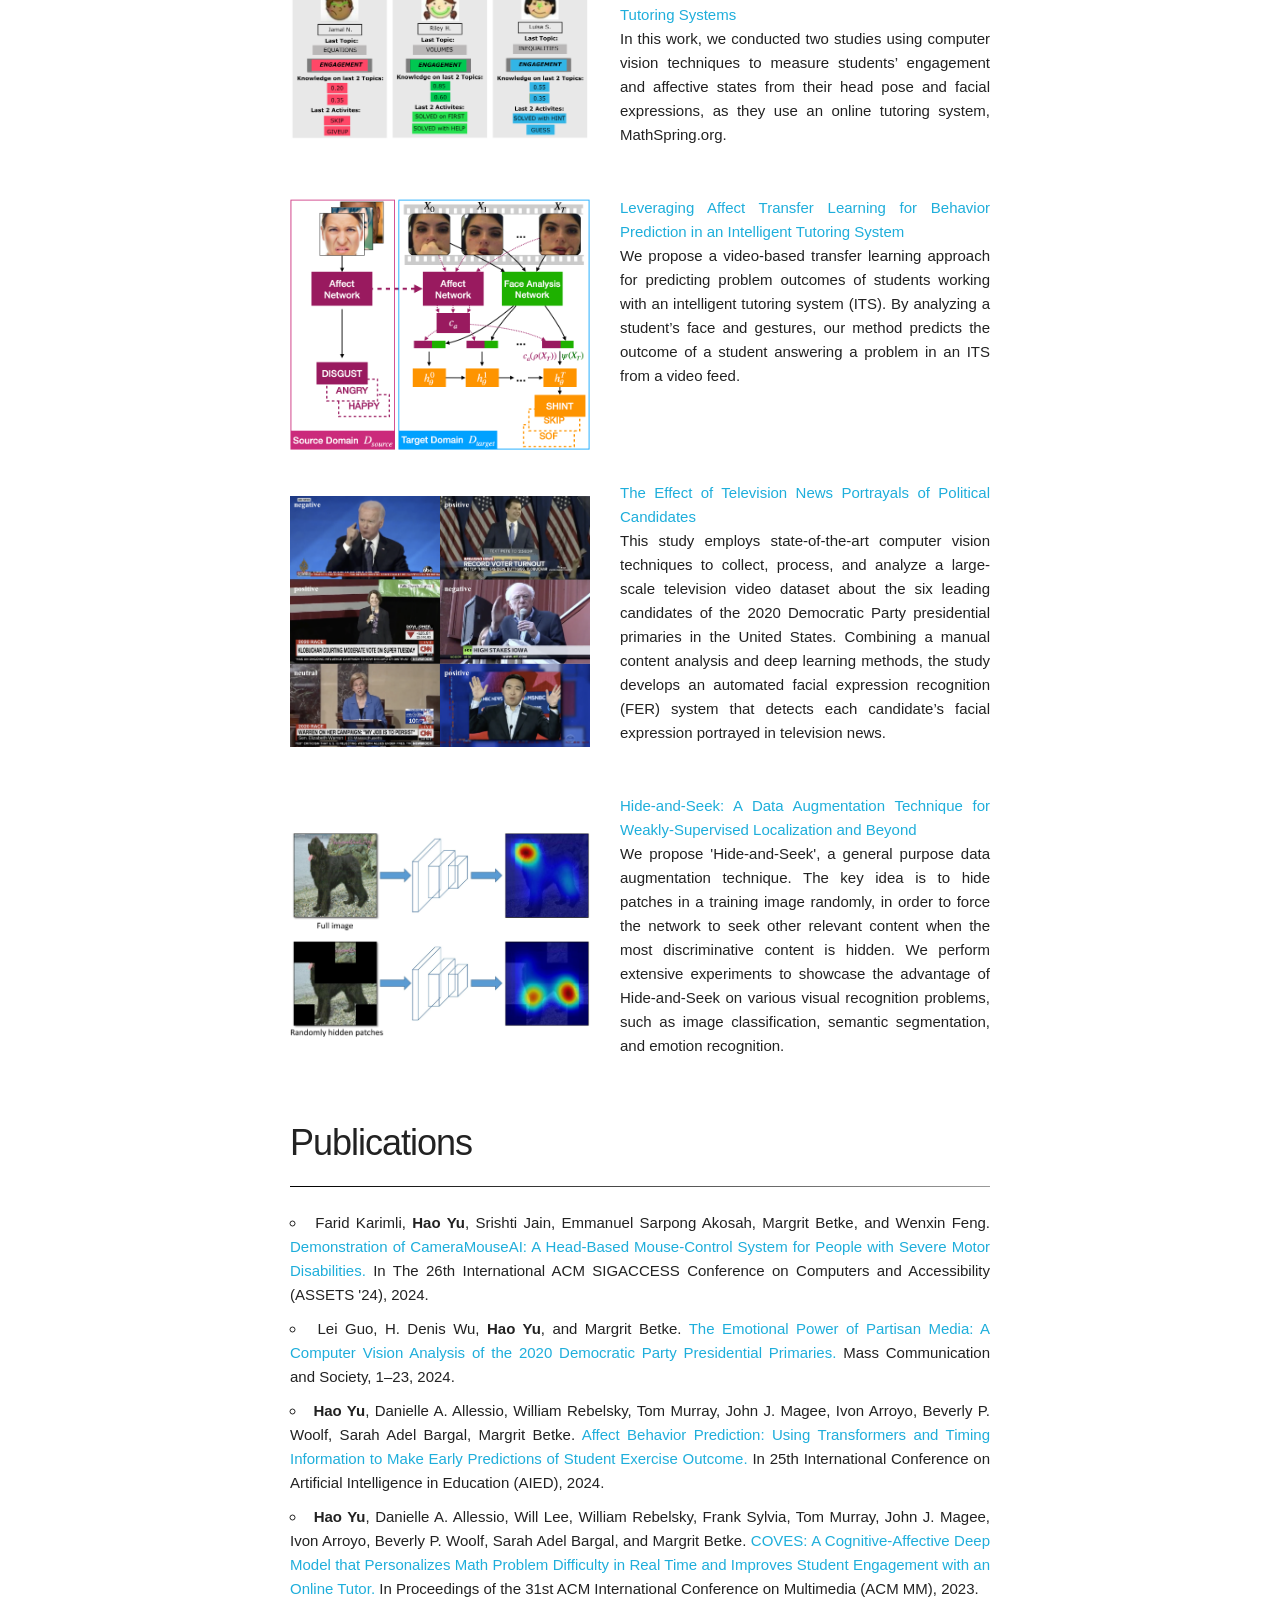
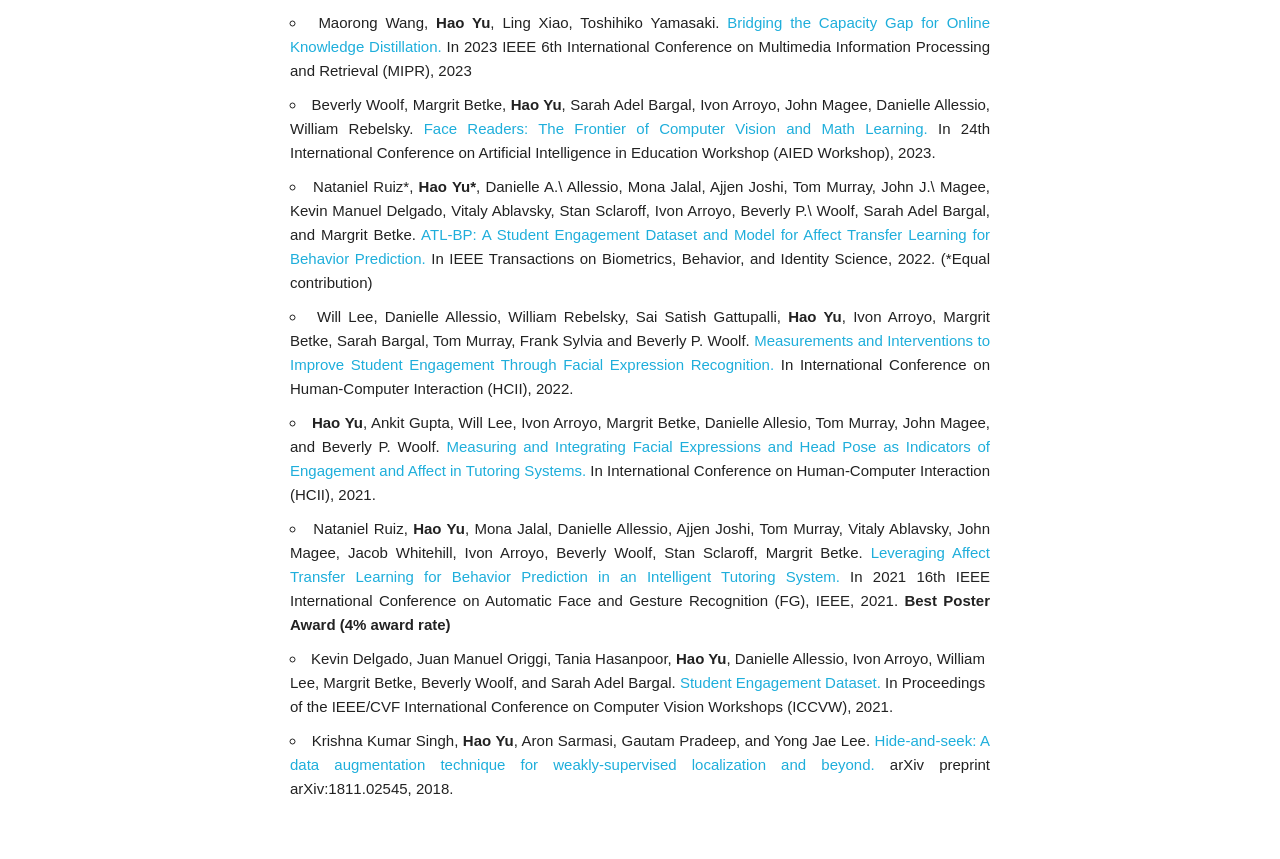
==== commit 6ba25954: "update" ====
--- a/index.html
+++ b/index.html
@@ -30,9 +30,9 @@
 						</td>
 		<td width="75%">
 		<h1 style="margin-bottom:0">Hao Yu</h1>
-		<h5>Ph.D. student in Computer Science<br>Boston University<br></h5>
+		<h5>Research Scientist<br>Meta<br></h5>
     <h6>
-      Email: haoyu [at] bu.edu<br>
+      Email: yuhao [at] meta.com<br>
        <a href="./cv.pdf">CV</a> 
       / <a href="https://www.linkedin.com/in/hao-yu-a1a319191/">Linkedin</a> / <a href="https://github.com/haoyu-bu">Github</a> 
       / <a href="https://scholar.google.com/citations?user=6dDUJ9MAAAAJ&hl=en">Google Scholar</a></h6>
@@ -43,14 +43,15 @@
 
 
         <p style="text-align:justify">
-          Hi there! I am currently a PhD student in the Department of Computer Science at Boston University advised by Professor <a href="http://www.cs.bu.edu/faculty/betke/">Margrit Betke</a>.</h2>
-		  Prior to joining BU, I obtained my B.S. in Computer Science at Zhejiang University. 2019 Spring, I interned with Prof. <a href="https://tsim49.wixsite.com/terencesim">Terence Sim</a> at National University of Singapore. I have also worked with Prof. <a href="https://web.cs.ucdavis.edu/~yjlee/">Yong Jae Lee</a> as a summer research student at UC Davis in 2018.
+          Hi there! I am currently a Research Scientist at Meta. I obtained my PhD in Computer Science at Boston University advised by Professor <a href="http://www.cs.bu.edu/faculty/betke/">Margrit Betke</a>.</h2>
+		  Prior to that, I obtained my B.S. in Computer Science at Zhejiang University. 2019 Spring, I interned with Prof. <a href="https://tsim49.wixsite.com/terencesim">Terence Sim</a> at National University of Singapore. I have also worked with Prof. <a href="https://web.cs.ucdavis.edu/~yjlee/">Yong Jae Lee</a> as a summer research student at UC Davis in 2018.
         </p>
           <p  style="text-align:justify">
-		  My primary interests are in computer vision, human-computer interaction, and applications of machine learning, especially in facial image processing and analysis.
+		  My primary interests are in (multimodal) large language models, computer vision, human-computer interaction, and applications of machine learning.
         </p>
 	</p>
-
+          <p  style="text-align:justify">
+        </p>
 <!--
           <div class="test">
               <h3>Education</h3>
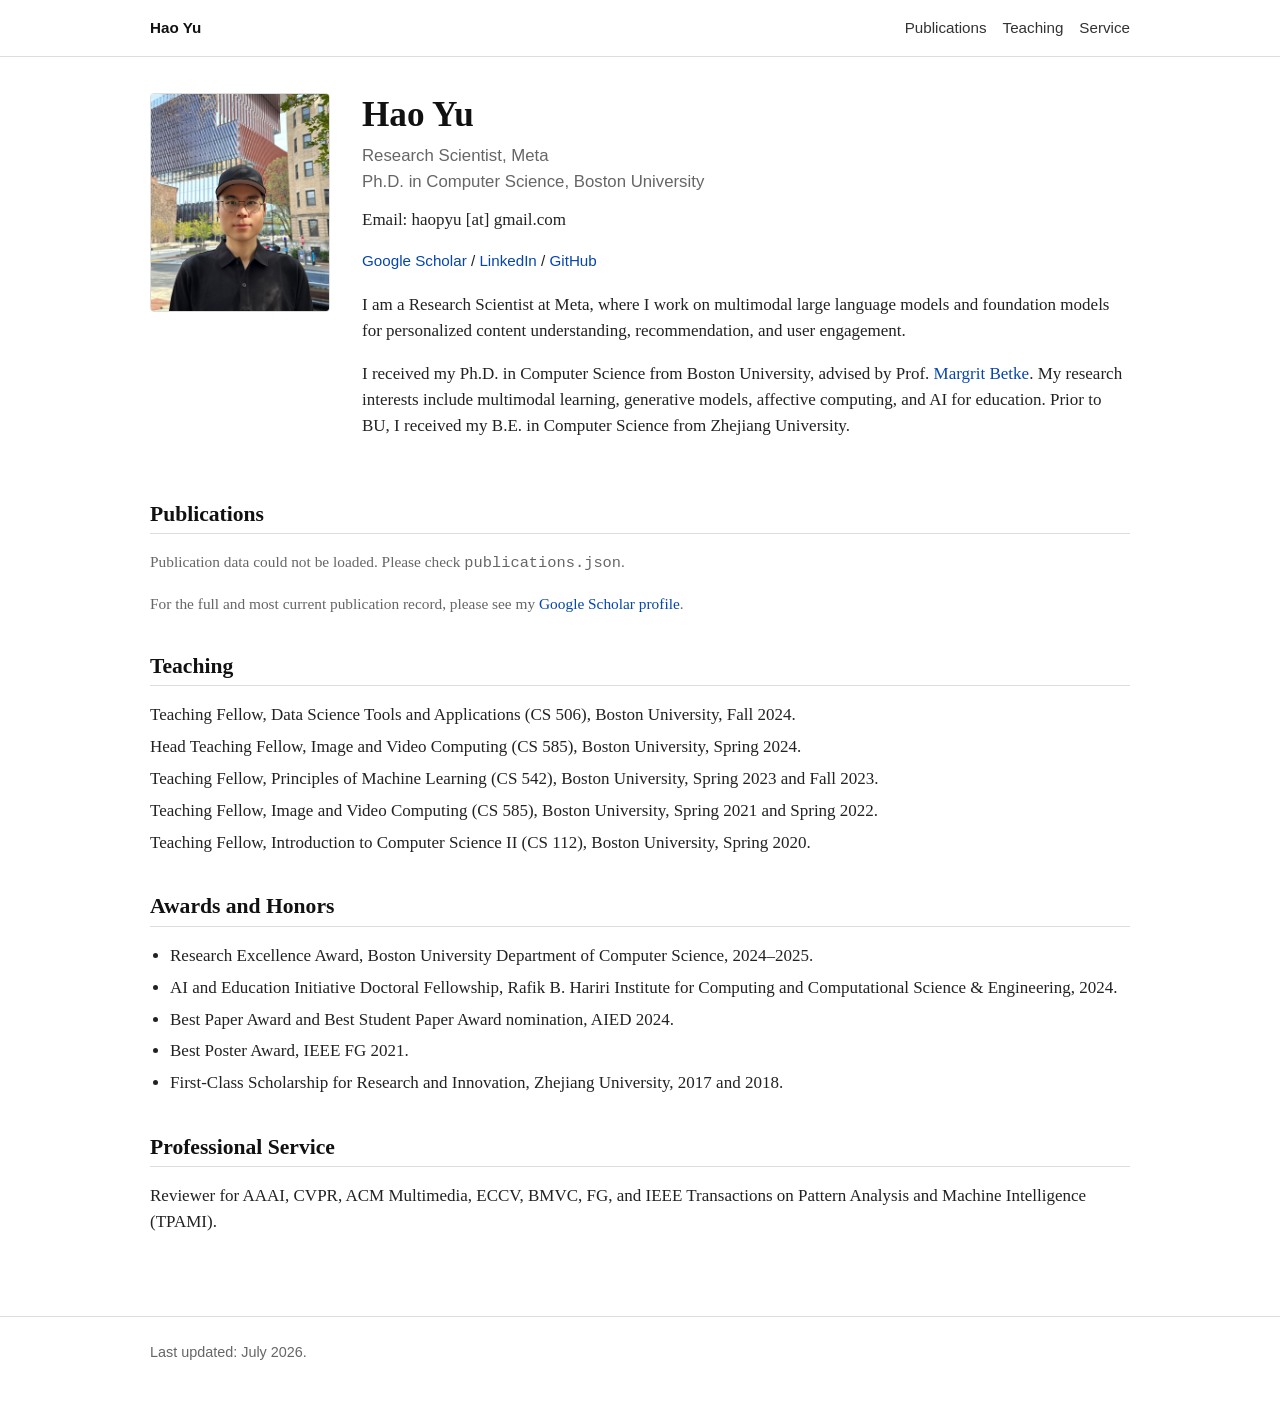
==== commit bfc19051: "update" ====
--- a/index.html
+++ b/index.html
@@ -1,209 +1,272 @@
 <!DOCTYPE html>
-<html lang="en"><head><meta http-equiv= "Content-Type" content="text/html; charset=UTF-8">
-  <meta charset="utf-8">
+<html lang="en">
+<head>
+  <meta charset="utf-8" />
+  <meta name="viewport" content="width=device-width, initial-scale=1" />
+  <meta name="description" content="Hao Yu — Research Scientist at Meta. Multimodal learning, generative models, computer vision, affective computing, and AI for education." />
+  <meta name="author" content="Hao Yu" />
   <title>Hao Yu</title>
-  <link href="./templates/css" rel="stylesheet" type="text/css">
-  <link rel="stylesheet" href="./templates/normalize.css">
-  <link rel="stylesheet" href="./templates/skeleton.css">
-  <link rel="stylesheet" href="./templates/main.css">
   <style>
-  #me { border : 0 solid black; border-radius : 10px; }
-  .test::after {
-      content: "";
-      display: block;
-      background: linear-gradient(to right, #000000, #999);
-      width: 100%;
-      height: 1px;
-  }
+    :root {
+      --text: #222;
+      --muted: #666;
+      --link: #0645ad;
+      --border: #ddd;
+      --bg: #fff;
+      --soft: #f7f7f7;
+      --max: 980px;
+    }
+
+    * { box-sizing: border-box; }
+    html { scroll-behavior: smooth; }
+    body {
+      margin: 0;
+      font-family: Georgia, "Times New Roman", serif;
+      color: var(--text);
+      background: var(--bg);
+      line-height: 1.55;
+      font-size: 17px;
+    }
+
+    a { color: var(--link); text-decoration: none; }
+    a:hover { text-decoration: underline; }
+
+    .container { width: min(var(--max), calc(100% - 36px)); margin: 0 auto; }
+
+    header { border-bottom: 1px solid var(--border); margin-bottom: 2rem; }
+
+    nav {
+      display: flex;
+      justify-content: space-between;
+      align-items: center;
+      gap: 1rem;
+      padding: 1rem 0;
+      font-family: -apple-system, BlinkMacSystemFont, "Segoe UI", sans-serif;
+      font-size: 0.95rem;
+    }
+
+    .name-small { font-weight: 600; color: #111; }
+    .nav-links { display: flex; flex-wrap: wrap; gap: 1rem; }
+    .nav-links a { color: #333; }
+
+    main { padding-bottom: 3rem; }
+
+    .profile {
+      display: grid;
+      grid-template-columns: 180px 1fr;
+      gap: 2rem;
+      align-items: start;
+      margin-bottom: 2.5rem;
+    }
+
+    .portrait { width: 180px; border-radius: 4px; border: 1px solid var(--border); }
+
+    h1, h2, h3 { font-weight: 600; line-height: 1.25; color: #111; }
+    h1 { margin: 0 0 0.35rem; font-size: 2.2rem; }
+
+    .title, .links, .year, .pub-links, footer {
+      font-family: -apple-system, BlinkMacSystemFont, "Segoe UI", sans-serif;
+    }
+
+    .title { margin: 0 0 0.75rem; color: var(--muted); font-size: 1.05rem; }
+    .links { margin: 0.7rem 0 1.2rem; font-size: 0.95rem; }
+
+    section { margin: 2rem 0; padding-top: 0.3rem; }
+    h2 { font-size: 1.35rem; border-bottom: 1px solid var(--border); padding-bottom: 0.35rem; margin: 0 0 1rem; }
+    h3 { font-size: 1.05rem; margin: 1.1rem 0 0.4rem; }
+    p { margin: 0 0 1rem; }
+    ul { margin: 0.2rem 0 0 1.25rem; padding: 0; }
+    li { margin: 0.35rem 0; }
+
+    .news-list, .service-list, .teaching-list { list-style: none; margin-left: 0; }
+    .news-list li { display: grid; grid-template-columns: 4.5rem 1fr; gap: 0.7rem; margin: 0.45rem 0; }
+    .year { color: var(--muted); font-size: 0.92rem; }
+
+    .two-col { display: grid; grid-template-columns: 1fr 1fr; gap: 2rem; }
+
+    .pub-year { margin: 1.6rem 0 0.75rem; font-size: 1.15rem; }
+    .pub-list { list-style: none; margin: 0; padding: 0; }
+    .pub-item { margin: 0 0 1.15rem; padding: 0 0 1.1rem; border-bottom: 1px solid #eee; }
+    .pub-title { font-weight: 600; color: #111; }
+    .pub-authors { margin-top: 0.18rem; }
+    .pub-authors strong { font-weight: 700; }
+    .venue { font-style: italic; }
+    .note { color: var(--muted); font-size: 0.96rem; }
+    .pub-links { margin-top: 0.28rem; font-size: 0.9rem; }
+    .pub-links a { margin-right: 0.75rem; }
+    .featured-list { list-style: none; margin: 0; padding: 0; }
+    .featured-list .pub-item { background: var(--soft); border: 1px solid #e7e7e7; border-radius: 4px; padding: 0.85rem 1rem; margin-bottom: 0.8rem; }
+
+    footer { border-top: 1px solid var(--border); color: var(--muted); font-size: 0.9rem; padding: 1.5rem 0 2.5rem; }
+
+    @media (max-width: 720px) {
+      nav { align-items: flex-start; flex-direction: column; }
+      .profile { grid-template-columns: 1fr; gap: 1rem; }
+      .portrait { width: 150px; }
+      .two-col { grid-template-columns: 1fr; gap: 0.5rem; }
+      .news-list li { grid-template-columns: 3.8rem 1fr; }
+    }
   </style>
-    <link rel="stylesheet" href="templates/main.css">
 </head>
 <body>
-  <div class="container">
-    <div class="row">
-      <div class="column" style="margin-top: 10%">
-
-        <table>
-		<tr>
-				<td width="25%">
-						<div class="two" id = 'ccc_image'><img src='./portrait.jpg' width=200px id = 'me'></div>
-						</td>
-		<td width="75%">
-		<h1 style="margin-bottom:0">Hao Yu</h1>
-		<h5>Research Scientist<br>Meta<br></h5>
-    <h6>
-      Email: yuhao [at] meta.com<br>
-       <a href="./cv.pdf">CV</a> 
-      / <a href="https://www.linkedin.com/in/hao-yu-a1a319191/">Linkedin</a> / <a href="https://github.com/haoyu-bu">Github</a> 
-      / <a href="https://scholar.google.com/citations?user=6dDUJ9MAAAAJ&hl=en">Google Scholar</a></h6>
-		</td>
-
-        </tr>
-        </table>
-
-
-        <p style="text-align:justify">
-          Hi there! I am currently a Research Scientist at Meta. I obtained my PhD in Computer Science at Boston University advised by Professor <a href="http://www.cs.bu.edu/faculty/betke/">Margrit Betke</a>.</h2>
-		  Prior to that, I obtained my B.S. in Computer Science at Zhejiang University. 2019 Spring, I interned with Prof. <a href="https://tsim49.wixsite.com/terencesim">Terence Sim</a> at National University of Singapore. I have also worked with Prof. <a href="https://web.cs.ucdavis.edu/~yjlee/">Yong Jae Lee</a> as a summer research student at UC Davis in 2018.
+  <header>
+    <div class="container">
+      <nav aria-label="Primary navigation">
+        <a class="name-small" href="#top">Hao Yu</a>
+        <div class="nav-links">
+          <!-- <a href="#research">Research</a> -->
+          <!-- <a href="#featured">Featured</a> -->
+          <a href="#publications">Publications</a>
+          <a href="#teaching">Teaching</a>
+          <a href="#service">Service</a>
+          <!-- <a href="cv.pdf">CV</a> -->
+        </div>
+      </nav>
+    </div>
+  </header>
+
+  <main id="top" class="container">
+    <section class="profile" aria-label="Profile">
+      <img class="portrait" src="portrait.jpg" alt="Portrait of Hao Yu" />
+      <div>
+        <h1>Hao Yu</h1>
+        <p class="title">Research Scientist, Meta<br />Ph.D. in Computer Science, Boston University</p>
+        <p>Email: haopyu [at] gmail.com</p>
+        <p class="links">
+          <!-- <a href="cv.pdf">CV</a> / -->
+          <a href="https://scholar.google.com/citations?user=6dDUJ9MAAAAJ&amp;hl=en">Google Scholar</a> /
+          <a href="https://www.linkedin.com/in/hao-yu-bu/">LinkedIn</a> /
+          <a href="https://github.com/haoyu-bu">GitHub</a>
         </p>
-          <p  style="text-align:justify">
-		  My primary interests are in (multimodal) large language models, computer vision, human-computer interaction, and applications of machine learning.
+        <p>
+          I am a Research Scientist at Meta, where I work on multimodal large language models and foundation models for personalized content understanding, recommendation, and user engagement.
         </p>
-	</p>
-          <p  style="text-align:justify">
+        <p>
+          I received my Ph.D. in Computer Science from Boston University, advised by Prof. <a href="https://www.cs.bu.edu/faculty/betke/">Margrit Betke</a>. My research interests include multimodal learning, generative models, affective computing, and AI for education. Prior to BU, I received my B.E. in Computer Science from Zhejiang University.
         </p>
-<!--
-          <div class="test">
-              <h3>Education</h3>
-          </div>
-
-            <br>
-          <li>Ph.D. Student in Computer Science at Boston University (Sep 2019 - Present)</li>
-
-          <li>B.S. in Computer Science at Zhejiang University (Sep 2015 - June 2019) </li>
-
-            <br>
--->
-            <div class="test">      
-                  <h3>Teaching</h3>
-              </div>
-    
-                <br>
-              <li>Image and Video Computing (CS 585), Head Teaching Fellow, Boston University (2024 Spring)</li>
-              <li>Image and Video Computing (CS 585), Teaching Fellow, Boston University (2021 Spring, 2022 Spring)</li>
-	      <li>Data Science Tools and Applications (CS 506), Teaching Fellow, Boston University (2024 Fall)</li>
-              <li>Machine Learning (CS 542), Teaching Fellow, Boston University (2023 Spring, 2023 Fall)</li>
-              <li>Intro to Computer Science (CS 112), Teaching Fellow, Boston University (2020 Spring, 2023 Summer)</li>
-              
-                <br>
-
-          <div class="test">
-              <h3>Research Projects</h3>
-          </div>
-          <br>
-          <table width="100%" align="center" border="0" cellspacing="0" cellpadding="20">
-             <tr>
-                  <td width="25%">
-                      <div class="two" id = 'ccc_image'><img src='./fig/epatt.png' width=300px></div>
-                  </td>
-                  <td valign="top" width="75%">
-                      <p  style="text-align:justify"> <a href="https://link.springer.com/chapter/10.1007/978-3-031-64299-9_14">
-                          <papertitle>Affect Behavior Prediction: Using Transformers and Timing Information to Make Early Predictions of Student Exercise Outcome.</papertitle></a><br>
-		  In this work, we propose a novel approach for predicting the outcome of a student solving a mathematics problem in an intelligent tutor using early visual and tabular cues. Our approach analyzes only the first several seconds of a student’s problem-solving process captured in a video feed, along with timing information obtained from their learning log. 
-		  </td>
-              </tr>
-             <tr>
-                  <td width="25%">
-                      <div class="two" id = 'ccc_image'><img src='./fig/coves0.png' width=300px></div>
-                  </td>
-                  <td valign="top" width="75%">
-                      <p  style="text-align:justify"> <a href="https://cs-people.bu.edu/haoyu/projects/COVES/">
-                          <papertitle>COVES: A Cognitive-Affective Deep Model that Personalizes Math Problem Difficulty in Real Time and Improves Student
-Engagement with an Online Tutor.</papertitle></a><br>
-			   We propose a computer vision enhanced problem selector (COVES), a deep learning model to select a personalized difficulty level for each student. A combination of visual information and traditional log data is used to predict student-problem interactions, which are then used to guide problem difficulty selection in real time.
-                  </td>
-              </tr>
-            <tr>
-                  <td width="25%">
-                      <div class="two" id = 'ccc_image'><img src='./fig/gaze.png' width=300px></div>
-                  </td>
-                  <td valign="top" width="75%">
-                      <p style="text-align:justify"> <a href="https://dl.acm.org/doi/abs/10.1007/978-3-030-77873-6_16">
-                          <papertitle>Measuring and Integrating Facial Expressions and Gaze as Indicators of Engagement and Affect in Tutoring Systems</papertitle></a><br>
-                           In this work, we conducted two studies using computer vision techniques to measure students’ engagement and affective states from their head pose
-                              and facial expressions, as they use an online tutoring system, MathSpring.org. 
-                  </td>
-              </tr>
-              <tr>
-                <td width="25%">
-                    <div class="two" id = 'ccc_image'><img src='./fig/grit.png' width=300px></div>
-                </td>
-                <td valign="top" width="75%">
-                    <p style="text-align:justify"><a href="https://ieeexplore.ieee.org/abstract/document/9906410">
-                        <papertitle>Leveraging Affect Transfer Learning for Behavior Prediction in an
-                          Intelligent Tutoring System</papertitle></a><br>
-                        We propose a video-based transfer 
-                        learning approach for predicting problem outcomes of students
-                        working with an intelligent tutoring system (ITS). By analyzing
-                        a student’s face and gestures, our method predicts the outcome
-                        of a student answering a problem in an ITS from a video feed. 
-                </td>
-            </tr>
-              <tr>
-                  <td width="25%">
-                      <div class="two" id = 'ccc_image'><img src='./fig/candidate.png' width=300px></div>
-                  </td>
-                  <td valign="top" width="75%">
-                      <p style="text-align:justify"><a>
-                          <papertitle>The Effect of Television News Portrayals of Political Candidates</papertitle></a><br>
-                          <!-- <em></em>, 2021 <br> -->
-                           This study employs state-of-the-art computer vision techniques to collect, process, and analyze a large-scale television video dataset about the six leading candidates of the 2020 Democratic Party presidential primaries in the United States. 
-                            Combining a manual content analysis and deep learning methods, the study develops an automated facial expression recognition (FER) system that detects each candidate’s facial expression portrayed in television news.  
-                  </td>
-              </tr>
-              <tr>
-                  <td width="25%">
-                      <div class="two" id = 'ccc_image'><img src='./fig/HaS.jpg' width=300px></div>
-                  </td>
-                  <td valign="top" width="75%">
-                      <p style="text-align:justify"><a href="https://arxiv.org/abs/1811.02545">
-                          <papertitle>Hide-and-Seek: A Data Augmentation Technique for Weakly-Supervised Localization and Beyond</papertitle></a><br>
-                          We propose 'Hide-and-Seek', a general purpose data augmentation technique.
-                          The key idea is to hide patches in a training image randomly, in order to force the network to seek other relevant content when the most discriminative content is hidden.  We perform extensive experiments to showcase the advantage of Hide-and-Seek on various visual recognition problems, such as image classification, semantic segmentation, and emotion recognition.
-                  </td>
-              </tr>
-          </table>
-
-
-
-          <div class="test">
-              <h3>Publications</h3>
-          </div>
-	  <br>
-          <table width="100%" align="center" border="0" cellspacing="0" cellpadding="20">
-          <tbody><tr>
-          <ul>
-	    <li style="text-align:justify">                                                                                                                                      Farid Karimli, <b>Hao Yu</b>, Srishti Jain, Emmanuel Sarpong Akosah, Margrit Betke, and Wenxin Feng. <a href="https://dl.acm.org/doi/10.1145/3663548.3688499"> Demonstration of CameraMouseAI: A Head-Based Mouse-Control System for People with Severe Motor Disabilities.</a> In The 26th International ACM SIGACCESS Conference on Computers and Accessibility (ASSETS '24), 2024.                      </li>
-	    <li style="text-align:justify">
-             Lei Guo, H. Denis Wu, <b>Hao Yu</b>, and Margrit Betke. <a href="https://www.tandfonline.com/doi/full/10.1080/15205436.2024.2370562"> The Emotional Power of Partisan Media: A Computer Vision Analysis of the 2020 Democratic Party Presidential Primaries.</a> Mass Communication and Society, 1–23, 2024.
-            </li>
-            <li style="text-align:justify">
-		    <b>Hao Yu</b>, Danielle A. Allessio, William Rebelsky, Tom Murray, John J. Magee, Ivon Arroyo, Beverly P. Woolf, Sarah Adel Bargal, Margrit Betke. <a href="https://link.springer.com/chapter/10.1007/978-3-031-64299-9_14"> Affect Behavior Prediction: Using Transformers and Timing Information to Make Early Predictions of Student Exercise Outcome.</a> In 25th International Conference on Artificial Intelligence in Education (AIED), 2024.
-            </li>
-             <li style="text-align:justify">
-		    <b>Hao Yu</b>, Danielle A. Allessio, Will Lee, William Rebelsky, Frank Sylvia, Tom Murray, John J. Magee, Ivon Arroyo, Beverly P. Woolf, Sarah Adel Bargal, and Margrit Betke. <a href="https://dl.acm.org/doi/10.1145/3581783.3613965"> COVES: A Cognitive-Affective Deep Model that Personalizes Math Problem Difficulty in Real Time and Improves Student Engagement with an Online Tutor. </a> In Proceedings of the 31st ACM International Conference on Multimedia (ACM MM), 2023. 
-	    </li>
-
-	    <li style="text-align:justify">
-		    Maorong Wang, <b>Hao Yu</b>, Ling Xiao, Toshihiko Yamasaki. <a href="https://ieeexplore.ieee.org/abstract/document/10254426?casa_token=MNhUEZytIXoAAAAA:a59zsM9Jwtec9hCgoVSAyNuAj9HehgQIcRn6C25g6w8mpVCppIj1VUhPWzi5Of_ic9cjCfU"> Bridging the Capacity Gap for Online Knowledge Distillation. </a> In 2023 IEEE 6th International Conference on Multimedia Information Processing and Retrieval (MIPR), 2023
-	    </li>
-
-	    <li style="text-align:justify"> Beverly Woolf, Margrit Betke, <b>Hao Yu</b>, Sarah Adel Bargal, Ivon Arroyo, John Magee, Danielle Allessio, William Rebelsky. <a href="https://ceur-ws.org/Vol-3491/paper3.pdf">Face Readers: The Frontier of Computer Vision and Math Learning.</a> In 24th International Conference on Artificial Intelligence in Education Workshop (AIED Workshop), 2023. 
-	    </li>
-	    
-	    <li style="text-align:justify"> Nataniel Ruiz*, <b>Hao Yu*</b>, Danielle A.\ Allessio, Mona Jalal, Ajjen Joshi, Tom Murray, John J.\ Magee, Kevin Manuel Delgado, Vitaly Ablavsky, Stan Sclaroff, Ivon Arroyo, Beverly P.\ Woolf, Sarah Adel Bargal, and Margrit Betke. <a href="https://ieeexplore.ieee.org/abstract/document/9906410">ATL-BP: A Student Engagement Dataset and Model for Affect Transfer Learning for Behavior Prediction.</a> In IEEE Transactions on Biometrics, Behavior, and Identity Science, 2022. (*Equal contribution) 
-	    </li>
-
-	    <li style="text-align:justify"> Will Lee, Danielle Allessio, William Rebelsky, Sai Satish Gattupalli, <b>Hao Yu</b>, Ivon Arroyo, Margrit Betke, Sarah Bargal, Tom Murray, Frank Sylvia and Beverly P. Woolf. <a href="https://link.springer.com/chapter/10.1007/978-3-031-05887-5_20">Measurements and Interventions to Improve Student Engagement Through Facial Expression Recognition.</a> In International Conference on Human-Computer Interaction (HCII), 2022.
-	    </li>
-	    
-	    <li style="text-align:justify">  <b>Hao Yu</b>, Ankit Gupta, Will Lee, Ivon Arroyo, Margrit Betke, Danielle Allesio, Tom Murray, John Magee, and Beverly P. Woolf. <a href="https://link.springer.com/chapter/10.1007/978-3-030-77873-6_16">Measuring and Integrating Facial Expressions and Head Pose as Indicators of Engagement and Affect in Tutoring Systems.</a> In International Conference on Human-Computer Interaction (HCII), 2021. 
-	    </li>
-	    
-	    <li  style="text-align:justify">Nataniel Ruiz, <b>Hao Yu</b>, Mona Jalal, Danielle Allessio, Ajjen Joshi, Tom Murray, Vitaly Ablavsky, John Magee, Jacob Whitehill, Ivon Arroyo, Beverly Woolf, Stan Sclaroff, Margrit Betke. <a href="https://arxiv.org/abs/2002.05242">Leveraging Affect Transfer Learning for Behavior Prediction in an Intelligent Tutoring System.</a> In 2021 16th IEEE International Conference on Automatic Face and Gesture Recognition (FG), IEEE, 2021. <b>Best Poster Award (4% award rate)</b>
-	    </li>
-
-	    <li>Kevin Delgado, Juan Manuel Origgi, Tania Hasanpoor, <b>Hao Yu</b>, Danielle Allessio, Ivon Arroyo, William Lee, Margrit Betke, Beverly Woolf, and Sarah Adel Bargal. <a href="https://openaccess.thecvf.com/content/ICCV2021W/ABAW/html/Delgado_Student_Engagement_Dataset_ICCVW_2021_paper.html">Student Engagement Dataset.</a> In Proceedings of the IEEE/CVF International Conference on Computer Vision Workshops (ICCVW), 2021. 
-	    </li>
-	    
-	    <li  style="text-align:justify"> Krishna Kumar Singh,  <b>Hao Yu</b>, Aron Sarmasi, Gautam Pradeep, and Yong Jae Lee. <a href="https://arxiv.org/abs/1811.02545">Hide-and-seek: A data augmentation technique for weakly-supervised localization and beyond.</a> arXiv preprint arXiv:1811.02545, 2018.
+      </div>
+    </section>
+
+    <!-- <section id="news">
+      <h2>News</h2>
+      <ul class="news-list">
+        <li><span class="year">2025</span><span>Joined Meta as a Research Scientist.</span></li>
+        <li><span class="year">2025</span><span>Received Ph.D. in Computer Science from Boston University.</span></li>
+        <li><span class="year">2025</span><span>Two papers accepted to WACV 2026.</span></li>
+        <li><span class="year">2025</span><span>Paper accepted to ICCV 2025.</span></li>
+        <li><span class="year">2024</span><span>Received the Boston University Department of Computer Science Research Excellence Award.</span></li>
+        <li><span class="year">2024</span><span>AIED paper nominated for Best Paper Award and Best Student Paper Award.</span></li>
+      </ul>
+    </section> -->
+
+    <!-- <section id="research">
+      <h2>Research Interests</h2>
+      <div class="two-col">
+        <ul>
+          <li>Multimodal large language models and foundation models</li>
+          <li>Generative models and diffusion-based face generation</li>
         </ul>
-      </tr></tbody>
-    </table>
-
+        <ul>
+          <li>Affective computing and behavior understanding</li>
+          <li>AI for education and personalized learning systems</li>
+          <li>User engagement modeling and prediction</li>
+        </ul>
       </div>
-    </div>
-  </div>
-
-
-</body></html>
+    </section> -->
+
+    <!-- <section id="featured">
+      <h2>Selected Publications</h2>
+      <div id="featured-publications" class="featured-list" aria-live="polite"></div>
+    </section> -->
+
+    <section id="publications">
+      <h2>Publications</h2>
+      <div id="publication-list" aria-live="polite">Loading publications…</div>
+      <p class="note">For the full and most current publication record, please see my <a href="https://scholar.google.com/citations?user=6dDUJ9MAAAAJ&amp;hl=en">Google Scholar profile</a>.</p>
+    </section>
+
+    <section id="teaching">
+      <h2>Teaching</h2>
+      <ul class="teaching-list">
+        <li>Teaching Fellow, Data Science Tools and Applications (CS 506), Boston University, Fall 2024.</li>
+        <li>Head Teaching Fellow, Image and Video Computing (CS 585), Boston University, Spring 2024.</li>
+        <li>Teaching Fellow, Principles of Machine Learning (CS 542), Boston University, Spring 2023 and Fall 2023.</li>
+        <li>Teaching Fellow, Image and Video Computing (CS 585), Boston University, Spring 2021 and Spring 2022.</li>
+        <li>Teaching Fellow, Introduction to Computer Science II (CS 112), Boston University, Spring 2020.</li>
+      </ul>
+    </section>
+
+    <section id="awards">
+      <h2>Awards and Honors</h2>
+      <ul>
+        <li>Research Excellence Award, Boston University Department of Computer Science, 2024–2025.</li>
+        <li>AI and Education Initiative Doctoral Fellowship, Rafik B. Hariri Institute for Computing and Computational Science &amp; Engineering, 2024.</li>
+        <li>Best Paper Award and Best Student Paper Award nomination, AIED 2024.</li>
+        <li>Best Poster Award, IEEE FG 2021.</li>
+        <li>First-Class Scholarship for Research and Innovation, Zhejiang University, 2017 and 2018.</li>
+      </ul>
+    </section>
+
+    <section id="service">
+      <h2>Professional Service</h2>
+      <p>
+        Reviewer for AAAI, CVPR, ACM Multimedia, ECCV, BMVC, FG, and IEEE Transactions on Pattern Analysis and Machine Intelligence (TPAMI).
+      </p>
+    </section>
+  </main>
+
+  <footer>
+    <div class="container">Last updated: July 2026.</div>
+  </footer>
+
+  <script>
+    const escapeHTML = (value) => String(value || '').replace(/[&<>'"]/g, (ch) => ({'&':'&amp;','<':'&lt;','>':'&gt;',"'":'&#39;','"':'&quot;'}[ch]));
+    const highlightName = (authors) => escapeHTML(authors).replaceAll('Hao Yu', '<strong>Hao Yu</strong>');
+
+    function renderLinks(links) {
+      if (!links) return '';
+      return Object.entries(links)
+        .map(([label, url]) => `<a href="${escapeHTML(url)}" target="_blank" rel="noopener noreferrer">${escapeHTML(label)}</a>`)
+        .join('');
+    }
+
+    function renderPublication(pub) {
+      const links = renderLinks(pub.links);
+      const firstLink = pub.links ? Object.values(pub.links)[0] : null;
+      const title = firstLink
+        ? `<a class="pub-title" href="${escapeHTML(firstLink)}" target="_blank" rel="noopener noreferrer">${escapeHTML(pub.title)}</a>`
+        : `<span class="pub-title">${escapeHTML(pub.title)}</span>`;
+      return `<li class="pub-item">
+        ${title}
+        <div class="pub-authors">${highlightName(pub.authors)}</div>
+        <div><span class="venue">${escapeHTML(pub.venue)}</span>, ${escapeHTML(pub.year)}.${pub.note ? ` <span class="note">${escapeHTML(pub.note)}</span>` : ''}</div>
+        ${links ? `<div class="pub-links">${links}</div>` : ''}
+      </li>`;
+    }
+
+    function renderPublications(publications) {
+      const featured = publications.filter((pub) => pub.featured);
+      document.getElementById('featured-publications').innerHTML = `<ul class="featured-list">${featured.map(renderPublication).join('')}</ul>`;
+
+      const grouped = publications.reduce((acc, pub) => {
+        acc[pub.year] = acc[pub.year] || [];
+        acc[pub.year].push(pub);
+        return acc;
+      }, {});
+      const years = Object.keys(grouped).sort((a, b) => Number(b) - Number(a));
+      document.getElementById('publication-list').innerHTML = years.map((year) => `
+        <h3 class="pub-year">${year}</h3>
+        <ul class="pub-list">${grouped[year].map(renderPublication).join('')}</ul>
+      `).join('');
+    }
+
+    fetch('publications.json')
+      .then((response) => response.json())
+      .then(renderPublications)
+      .catch(() => {
+        document.getElementById('publication-list').innerHTML = '<p class="note">Publication data could not be loaded. Please check <code>publications.json</code>.</p>';
+        document.getElementById('featured-publications').innerHTML = '<p class="note">Publication data could not be loaded.</p>';
+      });
+  </script>
+</body>
+</html>
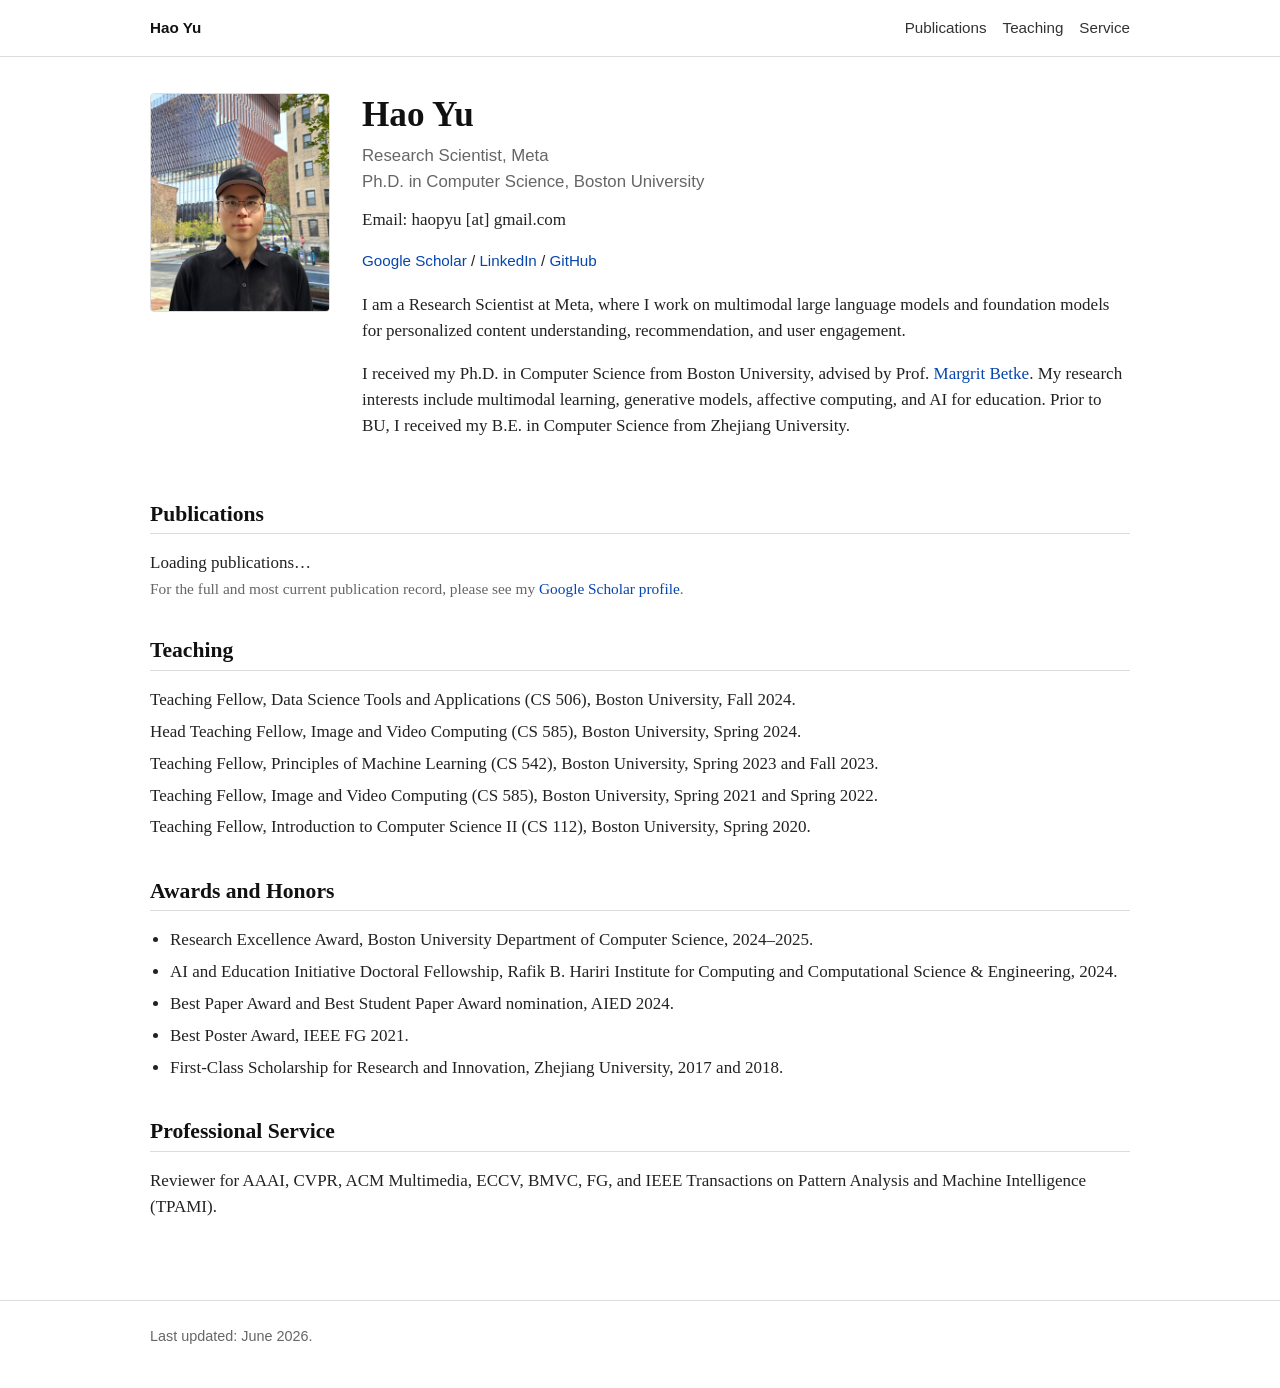
==== commit 96c30abd: "update" ====
--- a/index.html
+++ b/index.html
@@ -216,7 +216,7 @@
   </main>
 
   <footer>
-    <div class="container">Last updated: July 2026.</div>
+    <div class="container">Last updated: June 2026.</div>
   </footer>
 
   <script>
@@ -260,13 +260,234 @@
       `).join('');
     }
 
-    fetch('publications.json')
-      .then((response) => response.json())
-      .then(renderPublications)
-      .catch(() => {
-        document.getElementById('publication-list').innerHTML = '<p class="note">Publication data could not be loaded. Please check <code>publications.json</code>.</p>';
-        document.getElementById('featured-publications').innerHTML = '<p class="note">Publication data could not be loaded.</p>';
-      });
+    const PUBLICATIONS_DATA = [
+    {
+        "title": "Gen-AFFECT: Generation of Avatar Fine-grained Facial Expressions with Consistent identiTy",
+        "authors": "Hao Yu, Rupayan Mallick, Margrit Betke, Sarah Adel Bargal",
+        "venue": "IEEE/CVF Winter Conference on Applications of Computer Vision (WACV)",
+        "year": 2026,
+        "note": "",
+        "featured": true,
+        "links": {
+            "Paper": "https://openaccess.thecvf.com/content/WACV2026/papers/Yu_Gen-AFFECT_Generation_of_Avatar_Fine-grained_Facial_Expressions_with_Consistent_identiTy_WACV_2026_paper.pdf",
+            "arXiv": "https://arxiv.org/abs/2508.09461",
+            "Supplement": "https://openaccess.thecvf.com/content/WACV2026/supplemental/Yu_Gen-AFFECT_Generation_of_WACV_2026_supplemental.pdf"
+        }
+    },
+    {
+        "title": "GenEAva: Generating Cartoon Avatars with Fine-Grained Facial Expressions from Realistic Diffusion-based Faces",
+        "authors": "Hao Yu, Rupayan Mallick, Margrit Betke, Sarah Adel Bargal",
+        "venue": "IEEE/CVF Winter Conference on Applications of Computer Vision (WACV) Workshop",
+        "year": 2026,
+        "note": "",
+        "featured": true,
+        "links": {
+            "Paper": "https://openaccess.thecvf.com/content/WACV2026W/SynRDinBAS/papers/Yu_GenEAva_Generating_Cartoon_Avatars_with_Fine-Grained_Facial_Expressions_from_Realistic_WACVW_2026_paper.pdf",
+            "arXiv": "https://arxiv.org/abs/2504.07945"
+        }
+    },
+    {
+        "title": "Reason to Contrast: A Cascaded Multimodal Retrieval Framework",
+        "authors": "Xuanming Cui, Hong-You Chen, Hao Yu, Hao Yuan, Zihao Wang, Shlok Kumar Mishra, Hanchao Yu, Yonghuan Yang, Jun Xiao, Ser-Nam Lim, Jianpeng Cheng, Qi Guo, Xiangjun Fan",
+        "venue": "arXiv preprint arXiv:2602.23369",
+        "year": 2026,
+        "note": "",
+        "featured": false,
+        "links": {
+            "arXiv": "https://arxiv.org/abs/2602.23369",
+            "Scholar": "https://scholar.google.com/scholar?q=Reason+to+Contrast+A+Cascaded+Multimodal+Retrieval+Framework"
+        }
+    },
+    {
+        "title": "CAFe: Unifying Representation and Generation with Contrastive-Autoregressive Finetuning",
+        "authors": "Hao Yu, Zhuokai Zhao, Shen Yan, Lukasz Korycki, Jianyu Wang, Baosheng He, Jiayi Liu, Lizhu Zhang, Xiangjun Fan, Hanchao Yu",
+        "venue": "IEEE/CVF International Conference on Computer Vision Workshops (ICCVW), Findings",
+        "year": 2025,
+        "note": "",
+        "featured": true,
+        "links": {
+            "Project": "https://haoyu-bu.github.io/CAFeUnify/",
+            "Paper": "https://openaccess.thecvf.com/content/ICCV2025W/Findings/papers/Yu_CAFE_Unifying_Representation_and_Generation_with_Contrastive-Autoregressive_Finetuning_ICCVW_2025_paper.pdf",
+            "arXiv": "https://arxiv.org/abs/2503.19900",
+            "Code": "https://github.com/haoyu-bu/CAFe"
+        }
+    },
+    {
+        "title": "Data Bias Mitigation and Evaluation Framework for Diffusion-based Generative Face Models",
+        "authors": "Hao Yu, Margrit Betke, Sarah Adel Bargal",
+        "venue": "IEEE/CVF International Conference on Computer Vision Workshops (ICCVW), STREAM",
+        "year": 2025,
+        "note": "",
+        "featured": true,
+        "links": {
+            "Paper": "https://openaccess.thecvf.com/content/ICCV2025W/STREAM/html/Yu_Data_Bias_Mitigation_and_Evaluation_Framework_for_Diffusion-based_Generative_Face_ICCVW_2025_paper.html",
+            "PDF": "https://openaccess.thecvf.com/content/ICCV2025W/STREAM/papers/Yu_Data_Bias_Mitigation_and_Evaluation_Framework_for_Diffusion-based_Generative_Face_ICCVW_2025_paper.pdf",
+            "Code": "https://github.com/haoyu-bu/Data-Bias-Mitigation-and-Evaluation-Framework"
+        }
+    },
+    {
+        "title": "Demonstration of CameraMouseAI: A Head-Based Mouse-Control System for People with Severe Motor Disabilities",
+        "authors": "Farid Karimli*, Hao Yu*, Srishti Jain, Emmanuel Sarpong Akosah, Margrit Betke, Wenxin Feng",
+        "venue": "ACM SIGACCESS Conference on Computers and Accessibility (ASSETS)",
+        "year": 2024,
+        "note": "*Equal contribution.",
+        "featured": false,
+        "links": {
+            "ACM DL": "https://dl.acm.org/doi/10.1145/3663548.3688566",
+            "Scholar": "https://scholar.google.com/scholar?q=Demonstration+of+CameraMouseAI+A+Head-Based+Mouse-Control+System"
+        }
+    },
+    {
+        "title": "Affect Behavior Prediction: Using Transformers and Timing Information to Make Early Predictions of Student Exercise Outcome",
+        "authors": "Hao Yu, Danielle A. Allessio, William Rebelsky, Tom Murray, John J. Magee, Ivon Arroyo, Beverly P. Woolf, Sarah Adel Bargal, Margrit Betke",
+        "venue": "International Conference on Artificial Intelligence in Education (AIED)",
+        "year": 2024,
+        "note": "Nominated for Best Paper Award and Best Student Paper Award.",
+        "featured": true,
+        "links": {
+            "Paper": "https://link.springer.com/chapter/10.1007/978-3-031-64299-9_14",
+            "Scholar": "https://scholar.google.com/scholar?q=Affect+Behavior+Prediction+Using+Transformers+and+Timing+Information"
+        }
+    },
+    {
+        "title": "The emotional power of partisan media: A computer vision analysis of the 2020 Democratic Party presidential primaries",
+        "authors": "Lei Guo, H. Denis Wu, Hao Yu, Margrit Betke",
+        "venue": "Mass Communication and Society",
+        "year": 2024,
+        "note": "",
+        "featured": false,
+        "links": {
+            "DOI": "https://doi.org/10.1080/15205436.2024.2370562",
+            "Scholar": "https://scholar.google.com/scholar?q=The+emotional+power+of+partisan+media+computer+vision+analysis"
+        }
+    },
+    {
+        "title": "COVES: A Cognitive-Affective Deep Model that Personalizes Math Problem Difficulty in Real Time and Improves Student Engagement with an Online Tutor",
+        "authors": "Hao Yu, Danielle A. Allessio, Will Lee, William Rebelsky, Frank Sylvia, Tom Murray, John J. Magee, Ivon Arroyo, Beverly P. Woolf, Sarah Adel Bargal, Margrit Betke",
+        "venue": "ACM Multimedia (ACM MM)",
+        "year": 2023,
+        "note": "",
+        "featured": true,
+        "links": {
+            "ACM DL": "https://dl.acm.org/doi/10.1145/3581783.3613965",
+            "Scholar": "https://scholar.google.com/scholar?q=COVES+Cognitive-Affective+Deep+Model+Personalizes+Math+Problem+Difficulty"
+        }
+    },
+    {
+        "title": "Face Readers: The Frontier of Computer Vision and Math Learning",
+        "authors": "Beverly Woolf, Margrit Betke, Hao Yu, Sarah Adel Bargal, Ivon Arroyo, John Magee, Danielle Allessio, William Rebelsky",
+        "venue": "AIED Workshop",
+        "year": 2023,
+        "note": "",
+        "featured": false,
+        "links": {
+            "PDF": "https://ceur-ws.org/Vol-3491/paper3.pdf",
+            "Proceedings": "https://ceur-ws.org/Vol-3491/"
+        }
+    },
+    {
+        "title": "Bridging the Capacity Gap for Online Knowledge Distillation",
+        "authors": "Maorong Wang, Hao Yu, Ling Xiao, Toshihiko Yamasaki",
+        "venue": "IEEE International Conference on Multimedia Information Processing and Retrieval (MIPR)",
+        "year": 2023,
+        "note": "",
+        "featured": false,
+        "links": {
+            "IEEE": "https://ieeexplore.ieee.org/document/10254426/",
+            "DOI": "https://doi.org/10.1109/MIPR59079.2023.00018"
+        }
+    },
+    {
+        "title": "ATL-BP: A Student Engagement Dataset and Model for Affect Transfer Learning for Behavior Prediction",
+        "authors": "Nataniel Ruiz*, Hao Yu*, Danielle A. Allessio, Mona Jalal, Ajjen Joshi, Tom Murray, John J. Magee, Kevin Manuel Delgado, Vitaly Ablavsky, Stan Sclaroff, Ivon Arroyo, Beverly P. Woolf, Sarah Adel Bargal, Margrit Betke",
+        "venue": "IEEE Transactions on Biometrics, Behavior, and Identity Science",
+        "year": 2023,
+        "note": "*Equal contribution.",
+        "featured": false,
+        "links": {
+            "DOI": "https://doi.org/10.1109/TBIOM.2022.3210479",
+            "Repository": "https://commons.clarku.edu/faculty_computer_sciences/9/"
+        }
+    },
+    {
+        "title": "Measurements and Interventions to Improve Student Engagement Through Facial Expression Recognition",
+        "authors": "Will Lee, Danielle Allessio, William Rebelsky, Sai Satish Gattupalli, Hao Yu, Ivon Arroyo, Margrit Betke et al.",
+        "venue": "International Conference on Human-Computer Interaction (HCII)",
+        "year": 2022,
+        "note": "",
+        "featured": false,
+        "links": {
+            "Springer": "https://link.springer.com/chapter/10.1007/978-3-031-05039-8_21",
+            "Scholar": "https://scholar.google.com/scholar?q=Measurements+and+Interventions+to+Improve+Student+Engagement+Through+Facial+Expression+Recognition"
+        }
+    },
+    {
+        "title": "Measuring and Integrating Facial Expressions and Head Pose as Indicators of Engagement and Affect in Tutoring Systems",
+        "authors": "Hao Yu, Ankit Gupta, Will Lee, Ivon Arroyo, Margrit Betke, Danielle Allesio, Tom Murray, John Magee, Beverly P. Woolf",
+        "venue": "International Conference on Human-Computer Interaction (HCII)",
+        "year": 2021,
+        "note": "",
+        "featured": false,
+        "links": {
+            "DOI": "https://doi.org/10.1007/978-3-030-77873-6_16",
+            "Repository": "https://commons.clarku.edu/faculty_computer_sciences/13/"
+        }
+    },
+    {
+        "title": "Leveraging Affect Transfer Learning for Behavior Prediction in an Intelligent Tutoring System",
+        "authors": "Nataniel Ruiz, Hao Yu, Mona Jalal, Danielle Allessio, Ajjen Joshi, Tom Murray, Vitaly Ablavsky, John Magee, Jacob Whitehill, Ivon Arroyo, Beverly Woolf, Stan Sclaroff, Margrit Betke",
+        "venue": "IEEE International Conference on Automatic Face and Gesture Recognition (FG)",
+        "year": 2021,
+        "note": "Best Poster Award.",
+        "featured": false,
+        "links": {
+            "IEEE": "https://doi.org/10.1109/FG52635.2021.9667001",
+            "PDF": "https://par.nsf.gov/servlets/purl/10346044"
+        }
+    },
+    {
+        "title": "Student Engagement Dataset",
+        "authors": "Kevin Delgado, Juan Manuel Origgi, Tania Hasanpoor, Hao Yu, Danielle Allessio, Ivon Arroyo, William Lee, Margrit Betke, Beverly Woolf, Sarah Adel Bargal",
+        "venue": "IEEE/CVF International Conference on Computer Vision Workshops (ICCVW)",
+        "year": 2021,
+        "note": "",
+        "featured": false,
+        "links": {
+            "OpenAccess": "https://openaccess.thecvf.com/content/ICCV2021W/ABAW/html/Delgado_Student_Engagement_Dataset_ICCVW_2021_paper.html",
+            "Scholar": "https://scholar.google.com/scholar?q=Student+Engagement+Dataset+Kevin+Delgado+Hao+Yu"
+        }
+    },
+    {
+        "title": "Hide-and-seek: A data augmentation technique for weakly-supervised localization and beyond",
+        "authors": "Krishna Kumar Singh, Hao Yu, Aron Sarmasi, Gautam Pradeep, Yong Jae Lee",
+        "venue": "arXiv preprint arXiv:1811.02545",
+        "year": 2018,
+        "note": "",
+        "featured": false,
+        "links": {
+            "arXiv": "https://arxiv.org/abs/1811.02545"
+        }
+    }
+];
+
+    function loadPublications() {
+      // Directly opening index.html with file:// usually blocks fetch('publications.json').
+      // Use embedded data in that case so the publication list still displays locally.
+      if (window.location.protocol === 'file:') {
+        renderPublications(PUBLICATIONS_DATA);
+        return;
+      }
+
+      fetch('publications.json', { cache: 'no-store' })
+        .then((response) => {
+          if (!response.ok) throw new Error('publications.json not found');
+          return response.json();
+        })
+        .then(renderPublications)
+        .catch(() => renderPublications(PUBLICATIONS_DATA));
+    }
+
+    loadPublications();
   </script>
 </body>
 </html>
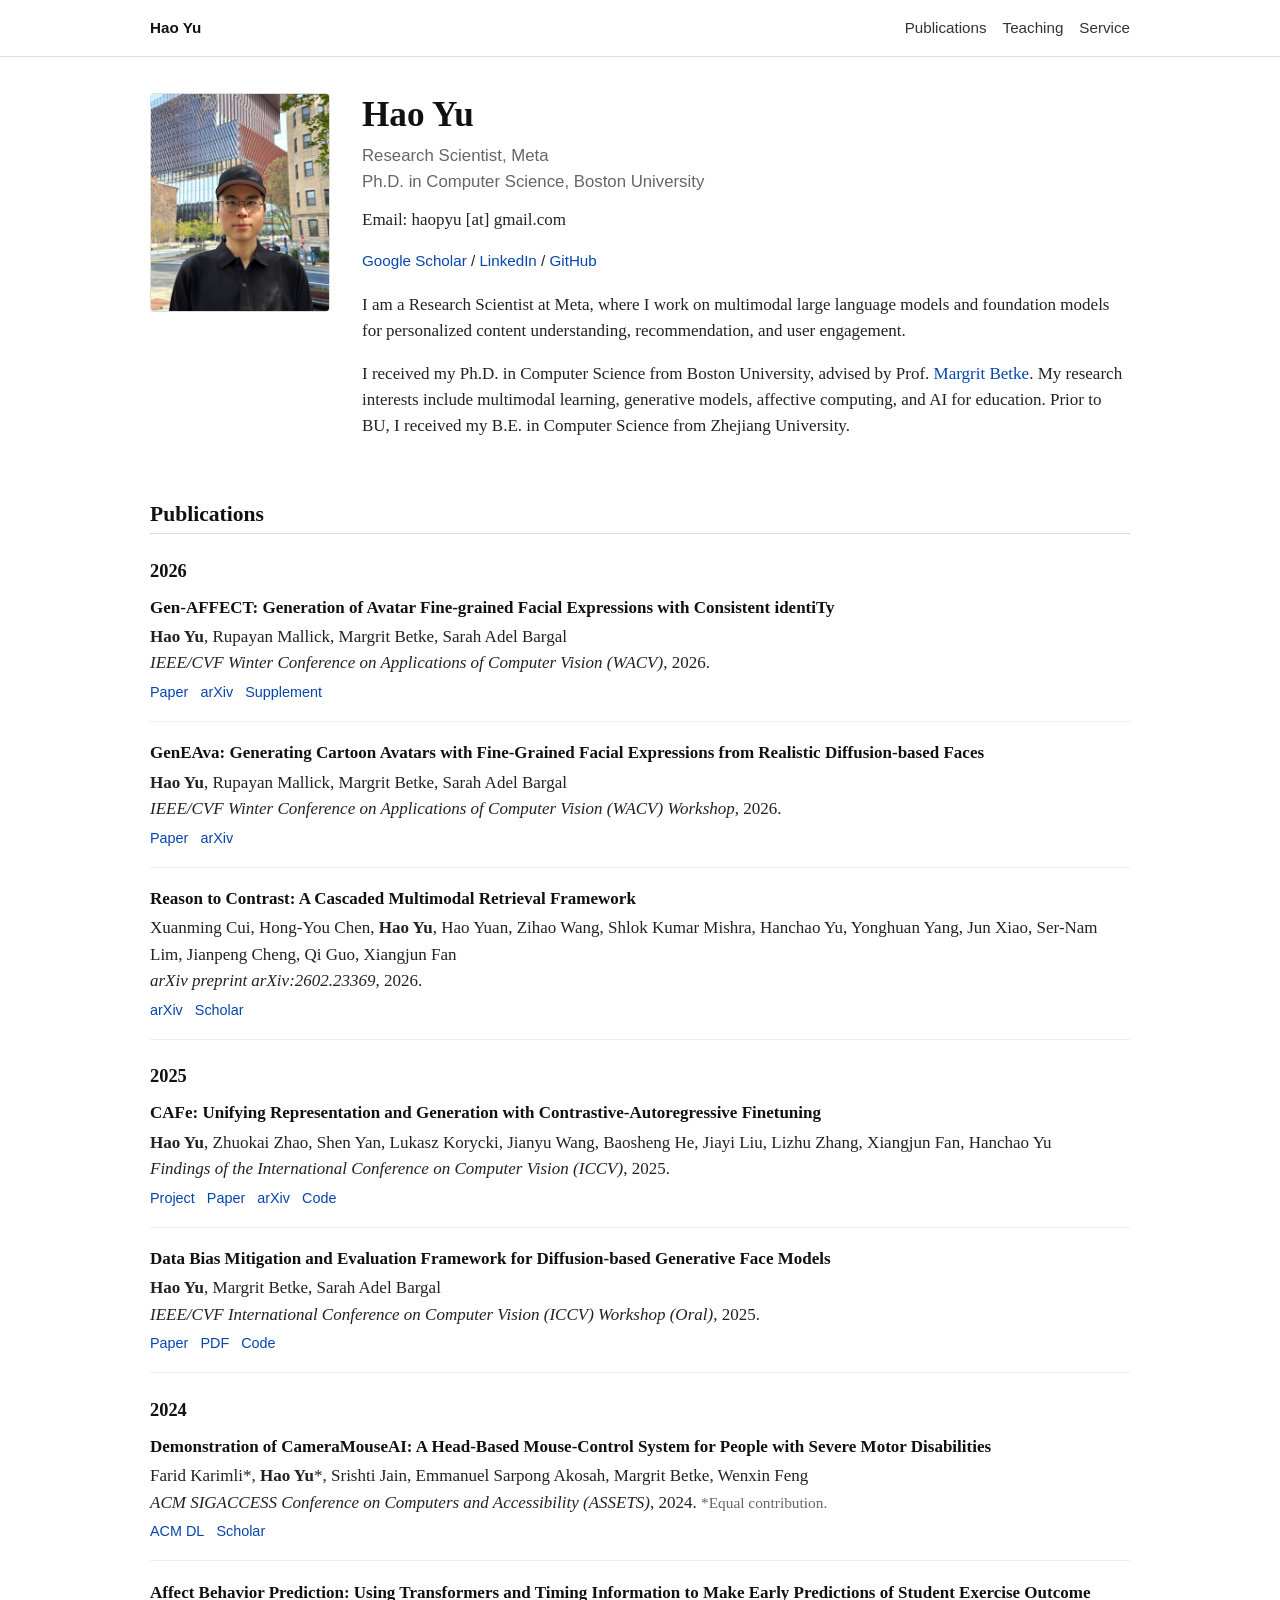
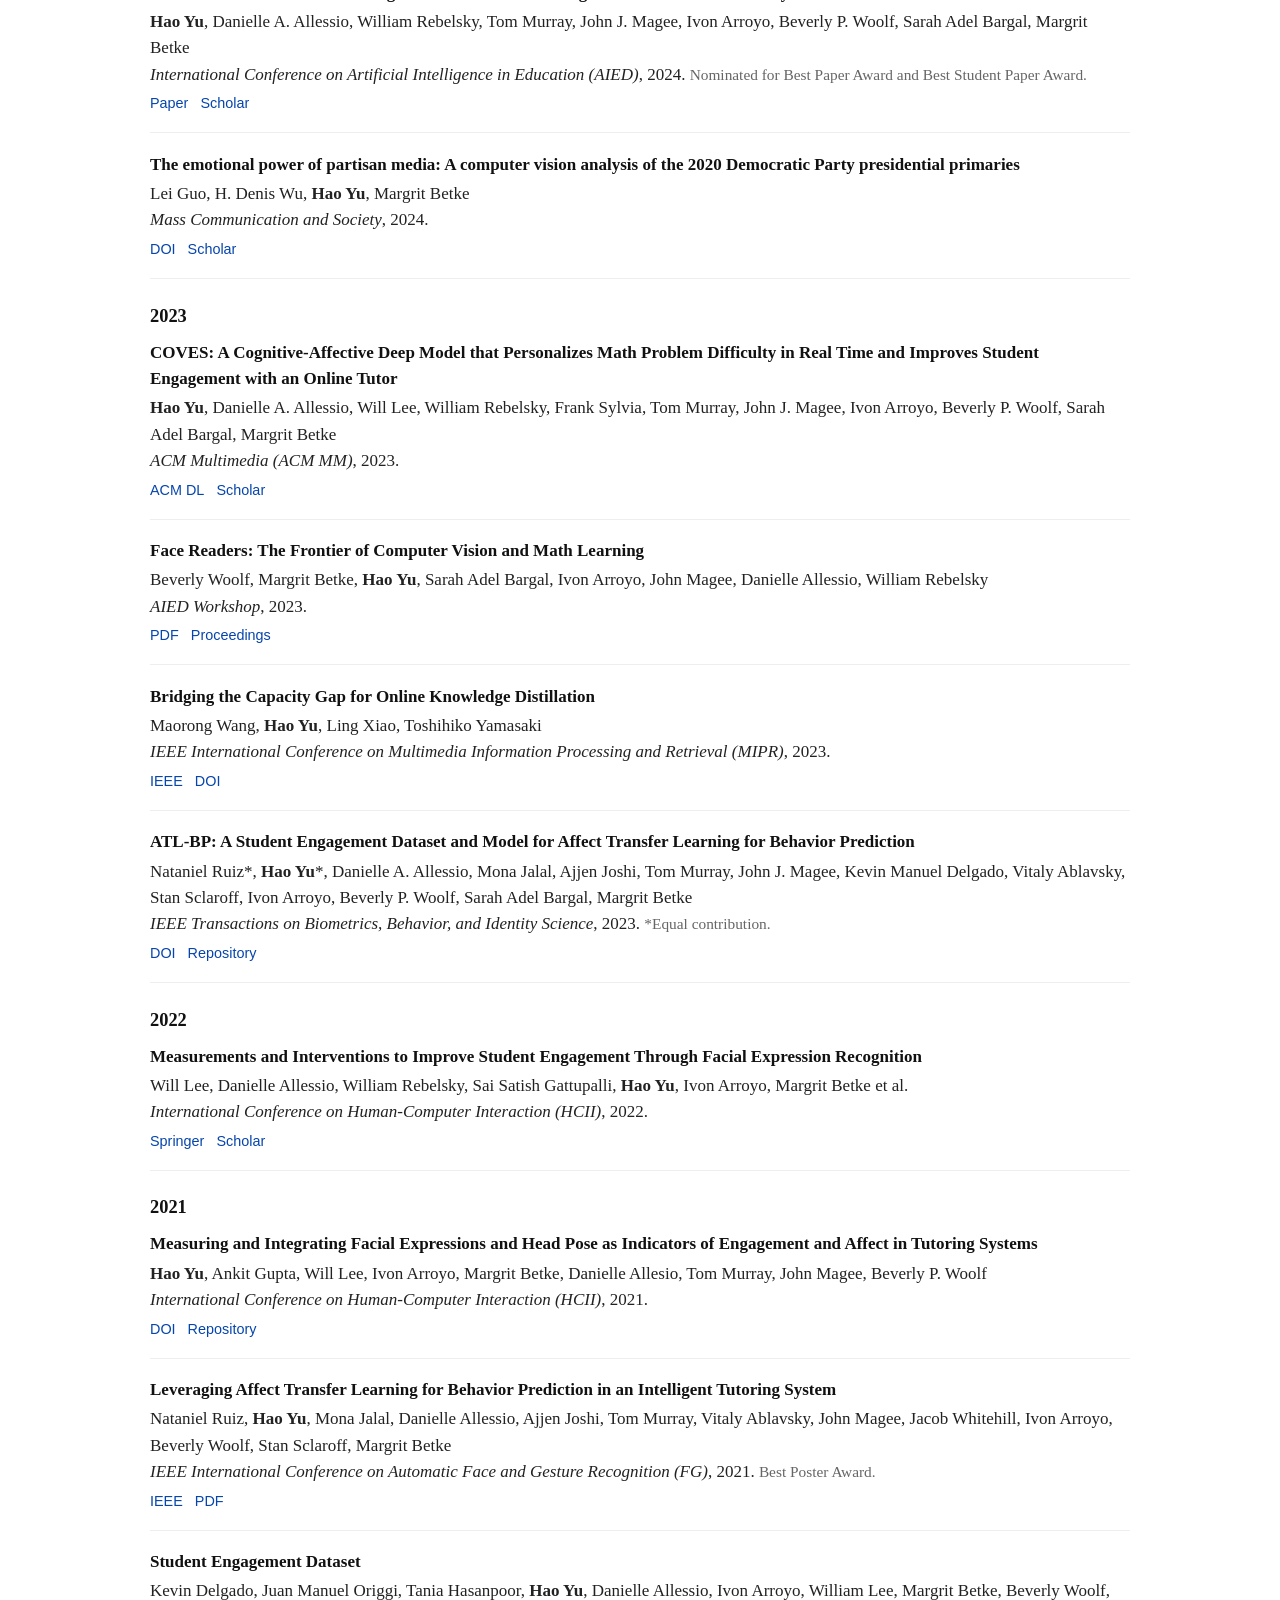
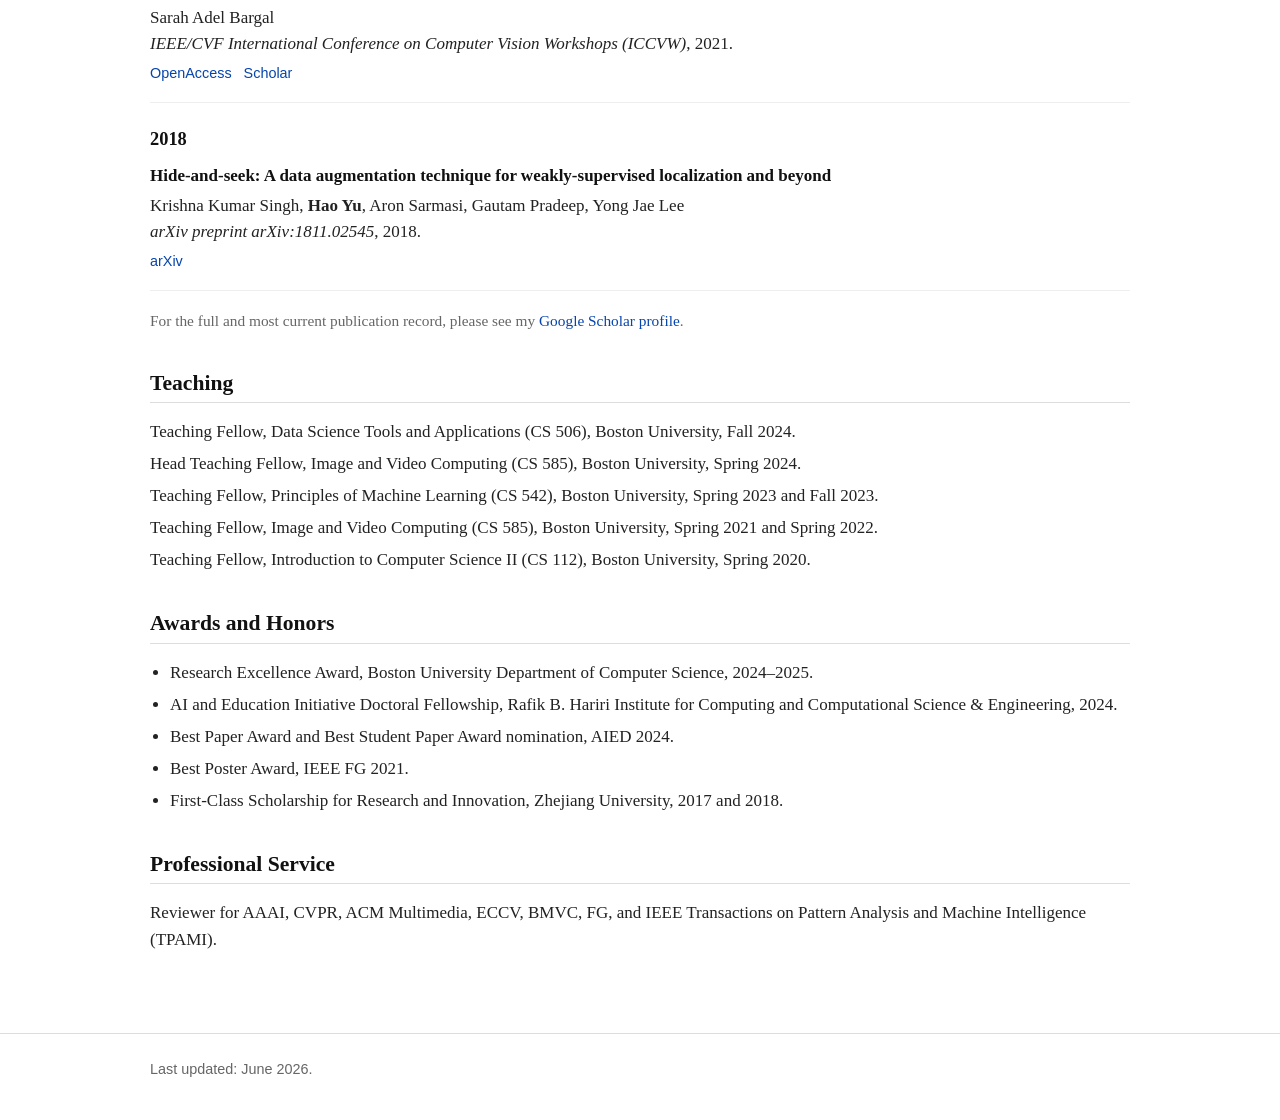
==== commit dcff8601: "update" ====
--- a/index.html
+++ b/index.html
@@ -245,8 +245,8 @@
     }
 
     function renderPublications(publications) {
-      const featured = publications.filter((pub) => pub.featured);
-      document.getElementById('featured-publications').innerHTML = `<ul class="featured-list">${featured.map(renderPublication).join('')}</ul>`;
+      // const featured = publications.filter((pub) => pub.featured);
+      // document.getElementById('featured-publications').innerHTML = `<ul class="featured-list">${featured.map(renderPublication).join('')}</ul>`;
 
       const grouped = publications.reduce((acc, pub) => {
         acc[pub.year] = acc[pub.year] || [];
@@ -280,7 +280,7 @@
         "venue": "IEEE/CVF Winter Conference on Applications of Computer Vision (WACV) Workshop",
         "year": 2026,
         "note": "",
-        "featured": true,
+        "featured": false,
         "links": {
             "Paper": "https://openaccess.thecvf.com/content/WACV2026W/SynRDinBAS/papers/Yu_GenEAva_Generating_Cartoon_Avatars_with_Fine-Grained_Facial_Expressions_from_Realistic_WACVW_2026_paper.pdf",
             "arXiv": "https://arxiv.org/abs/2504.07945"
@@ -288,7 +288,7 @@
     },
     {
         "title": "Reason to Contrast: A Cascaded Multimodal Retrieval Framework",
-        "authors": "Xuanming Cui, Hong-You Chen, Hao Yu, Hao Yuan, Zihao Wang, Shlok Kumar Mishra, Hanchao Yu, Yonghuan Yang, Jun Xiao, Ser-Nam Lim, Jianpeng Cheng, Qi Guo, Xiangjun Fan",
+        "authors": "Xuanming Cui, Hong-You Chen, Hao Yu, Hao  Yuan, Zihao Wang, Shlok Kumar Mishra, Hanchao Yu, Yonghuan Yang, Jun Xiao, Ser-Nam Lim, Jianpeng Cheng, Qi Guo, Xiangjun Fan",
         "venue": "arXiv preprint arXiv:2602.23369",
         "year": 2026,
         "note": "",
@@ -301,7 +301,7 @@
     {
         "title": "CAFe: Unifying Representation and Generation with Contrastive-Autoregressive Finetuning",
         "authors": "Hao Yu, Zhuokai Zhao, Shen Yan, Lukasz Korycki, Jianyu Wang, Baosheng He, Jiayi Liu, Lizhu Zhang, Xiangjun Fan, Hanchao Yu",
-        "venue": "IEEE/CVF International Conference on Computer Vision Workshops (ICCVW), Findings",
+        "venue": "Findings of the International Conference on Computer Vision (ICCV)",
         "year": 2025,
         "note": "",
         "featured": true,
@@ -315,7 +315,7 @@
     {
         "title": "Data Bias Mitigation and Evaluation Framework for Diffusion-based Generative Face Models",
         "authors": "Hao Yu, Margrit Betke, Sarah Adel Bargal",
-        "venue": "IEEE/CVF International Conference on Computer Vision Workshops (ICCVW), STREAM",
+        "venue": "IEEE/CVF International Conference on Computer Vision (ICCV) Workshop (Oral)",
         "year": 2025,
         "note": "",
         "featured": true,
